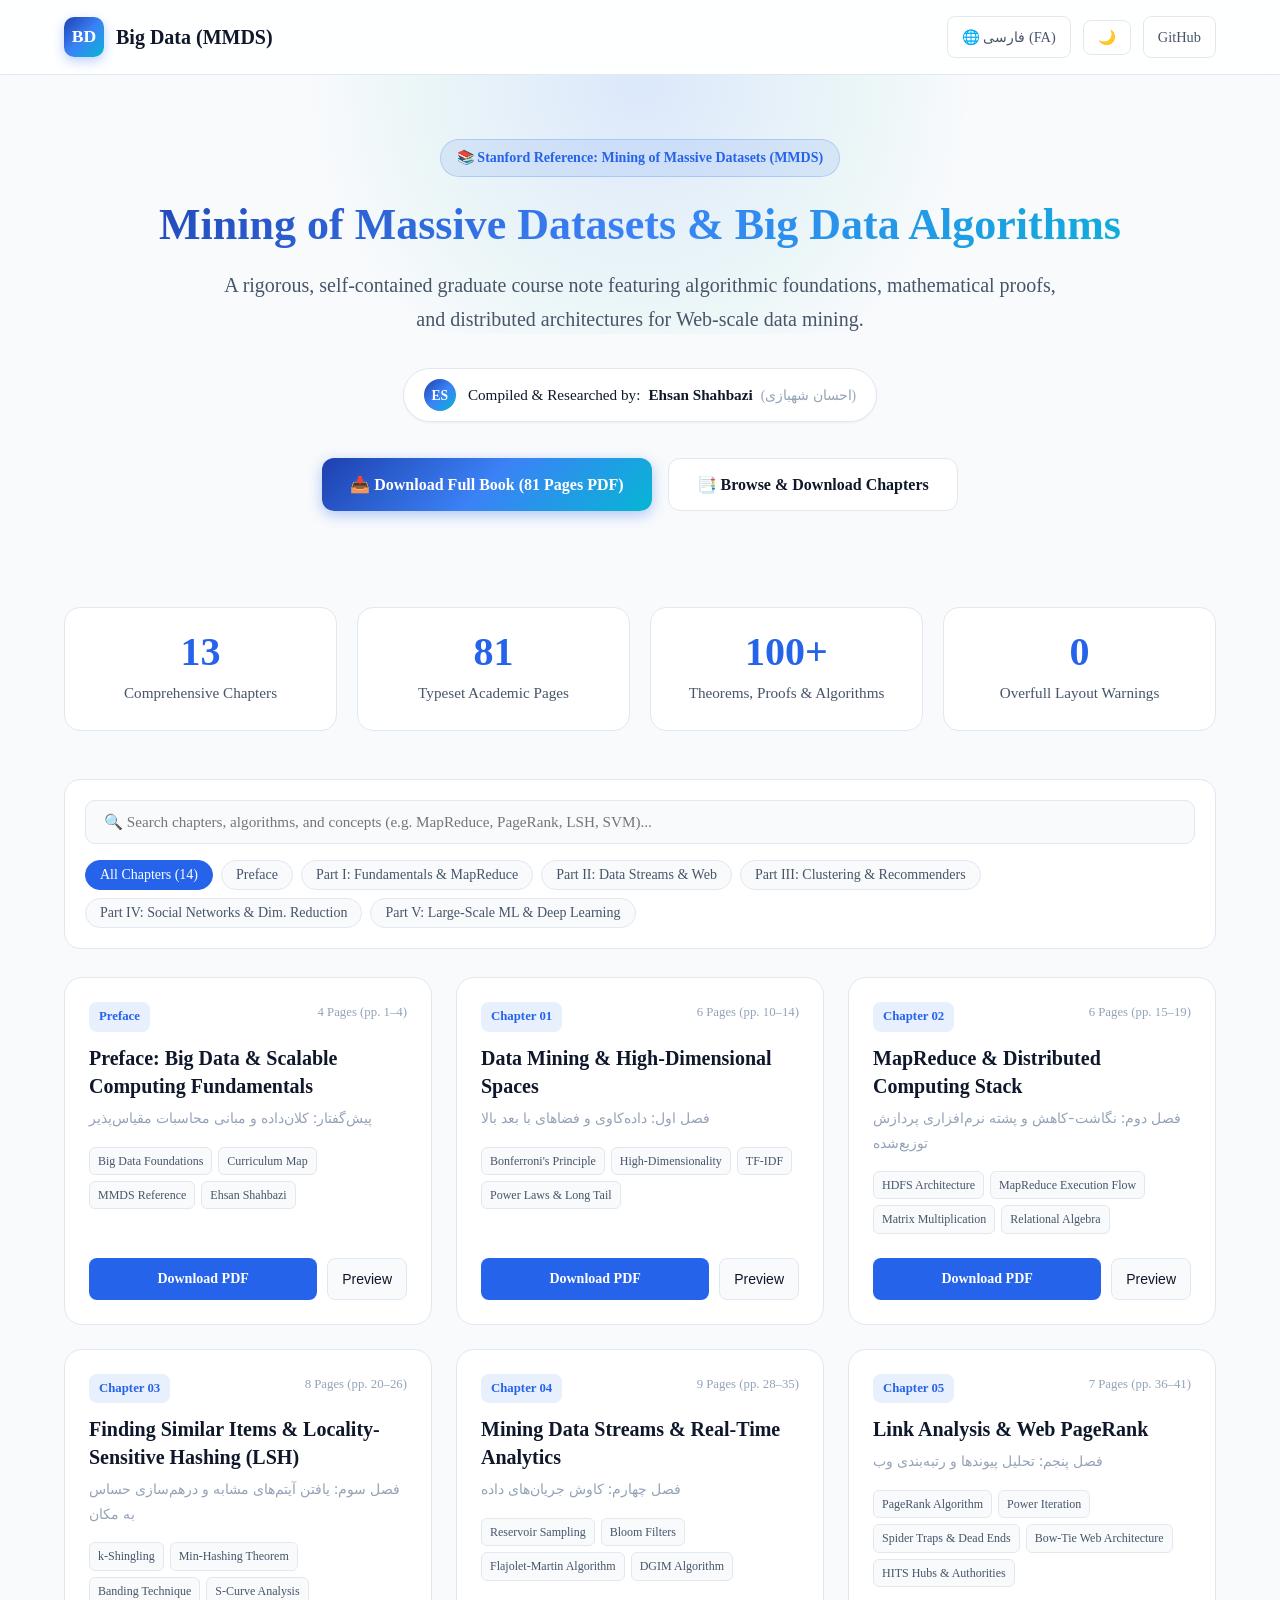
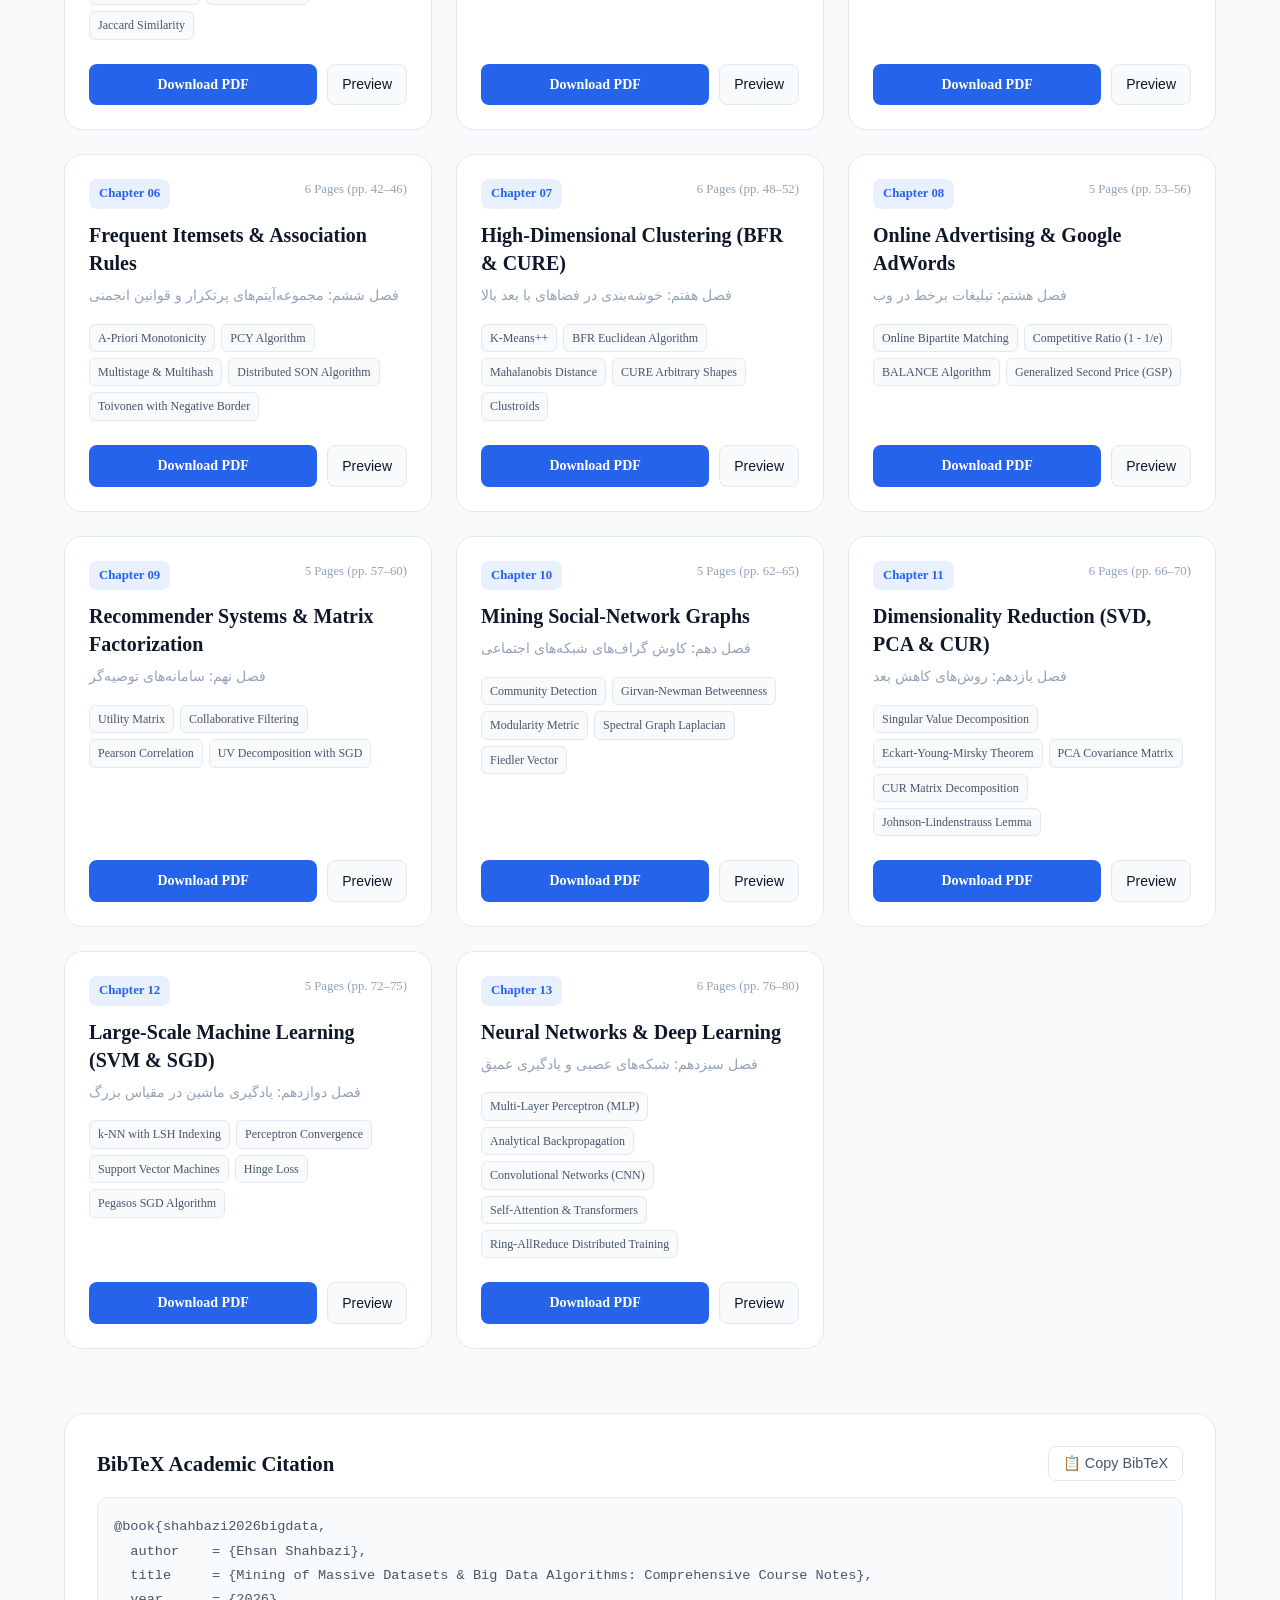
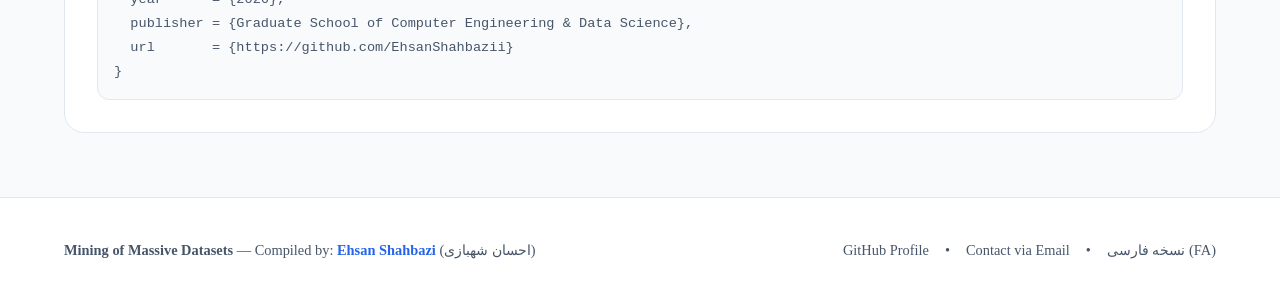
==== docs/index_en.html @ 684f8506 "feat: initial repository structure and configuration" ====
<!DOCTYPE html>
<html lang="en" dir="ltr">
<head>
    <meta charset="UTF-8">
    <meta name="viewport" content="width=device-width, initial-scale=1.0">
    <title>Mining of Massive Datasets & Big Data Algorithms | Ehsan Shahbazi</title>
    <meta name="description" content="Comprehensive academic graduate-level course notes on Mining of Massive Datasets (MMDS) by Stanford University, compiled by Ehsan Shahbazi.">
    <meta name="author" content="Ehsan Shahbazi">
    <link rel="stylesheet" href="assets/style.css">
    <link rel="icon" href="data:image/svg+xml,<svg xmlns=%22http://www.w3.org/2000/svg%22 viewBox=%220 0 100 100%22><text y=%22.9em%22 font-size=%2290%22>📊</text></svg>">
</head>
<body>

    <!-- Navbar -->
    <header class="navbar">
        <div class="container nav-content">
            <a href="#" class="brand">
                <div class="brand-icon">BD</div>
                <span>Big Data (MMDS)</span>
            </a>
            <div class="nav-actions">
                <a href="index.html" class="icon-btn" title="تغییر به نسخه فارسی">
                    <span>🌐 فارسی (FA)</span>
                </a>
                <button id="theme-toggle" class="icon-btn" aria-label="Toggle Theme">
                    <span class="theme-icon">🌙</span>
                </button>
                <a href="https://github.com/EhsanShahbazii" target="_blank" rel="noopener noreferrer" class="icon-btn">
                    <span>GitHub</span>
                </a>
            </div>
        </div>
    </header>

    <main class="container">
        <!-- Hero Section -->
        <section class="hero">
            <div class="hero-badge">
                <span>📚 Stanford Reference: Mining of Massive Datasets (MMDS)</span>
            </div>
            <h1 class="hero-title">Mining of Massive Datasets & Big Data Algorithms</h1>
            <p class="hero-subtitle">
                A rigorous, self-contained graduate course note featuring algorithmic foundations, mathematical proofs, and distributed architectures for Web-scale data mining.
            </p>

            <div class="author-pill">
                <div class="author-avatar">ES</div>
                <div class="author-info">
                    <span>Compiled & Researched by:</span>
                    <a href="https://github.com/EhsanShahbazii" target="_blank" rel="noopener noreferrer" class="author-name" style="text-decoration:none;">Ehsan Shahbazi</a>
                    <span style="color:var(--text-muted); font-size:0.85rem;">(احسان شهبازی)</span>
                </div>
            </div>

            <div class="hero-cta">
                <a href="pdfs/BigData_Course_Notes_Full.pdf" download class="btn-primary">
                    <span>📥 Download Full Book (81 Pages PDF)</span>
                </a>
                <a href="#chapters" class="btn-secondary">
                    <span>📑 Browse & Download Chapters</span>
                </a>
            </div>
        </section>

        <!-- Stats Grid -->
        <section class="stats-grid">
            <div class="stat-card">
                <div class="stat-number">13</div>
                <div class="stat-label">Comprehensive Chapters</div>
            </div>
            <div class="stat-card">
                <div class="stat-number">81</div>
                <div class="stat-label">Typeset Academic Pages</div>
            </div>
            <div class="stat-card">
                <div class="stat-number">100+</div>
                <div class="stat-label">Theorems, Proofs & Algorithms</div>
            </div>
            <div class="stat-card">
                <div class="stat-number">0</div>
                <div class="stat-label">Overfull Layout Warnings</div>
            </div>
        </section>

        <!-- Chapter Filter & Search Bar -->
        <section id="chapters" class="controls-bar">
            <div class="search-wrapper">
                <input type="text" id="search-input" class="search-input" placeholder="🔍 Search chapters, algorithms, and concepts (e.g. MapReduce, PageRank, LSH, SVM)...">
            </div>
            <div class="filter-pills">
                <button class="pill-btn active" data-part="all">All Chapters (14)</button>
                <button class="pill-btn" data-part="preface">Preface</button>
                <button class="pill-btn" data-part="part1">Part I: Fundamentals & MapReduce</button>
                <button class="pill-btn" data-part="part2">Part II: Data Streams & Web</button>
                <button class="pill-btn" data-part="part3">Part III: Clustering & Recommenders</button>
                <button class="pill-btn" data-part="part4">Part IV: Social Networks & Dim. Reduction</button>
                <button class="pill-btn" data-part="part5">Part V: Large-Scale ML & Deep Learning</button>
            </div>
        </section>

        <!-- Chapters Grid -->
        <div class="chapters-grid">

            <!-- Preface -->
            <div class="chapter-card" data-part="preface">
                <div>
                    <div class="card-header">
                        <span class="chapter-badge">Preface</span>
                        <span class="page-count">4 Pages (pp. 1–4)</span>
                    </div>
                    <h3 class="chapter-title">Preface: Big Data & Scalable Computing Fundamentals</h3>
                    <p class="chapter-subtitle">پیش‌گفتار: کلان‌داده و مبانی محاسبات مقیاس‌پذیر</p>
                    <div class="topic-tags">
                        <span class="topic-tag">Big Data Foundations</span>
                        <span class="topic-tag">Curriculum Map</span>
                        <span class="topic-tag">MMDS Reference</span>
                        <span class="topic-tag">Ehsan Shahbazi</span>
                    </div>
                </div>
                <div class="card-actions">
                    <a href="pdfs/Chapter00_Preface.pdf" download class="btn-download">Download PDF</a>
                    <button class="btn-preview" data-pdf="pdfs/Chapter00_Preface.pdf" data-title="Preface: Big Data & Scalable Computing Fundamentals">Preview</button>
                </div>
            </div>

            <!-- Chapter 01 -->
            <div class="chapter-card" data-part="part1">
                <div>
                    <div class="card-header">
                        <span class="chapter-badge">Chapter 01</span>
                        <span class="page-count">6 Pages (pp. 10–14)</span>
                    </div>
                    <h3 class="chapter-title">Data Mining & High-Dimensional Spaces</h3>
                    <p class="chapter-subtitle">فصل اول: داده‌کاوی و فضاهای با بعد بالا</p>
                    <div class="topic-tags">
                        <span class="topic-tag">Bonferroni's Principle</span>
                        <span class="topic-tag">High-Dimensionality</span>
                        <span class="topic-tag">TF-IDF</span>
                        <span class="topic-tag">Power Laws & Long Tail</span>
                    </div>
                </div>
                <div class="card-actions">
                    <a href="pdfs/Chapter01_DataMining_HighDimensional.pdf" download class="btn-download">Download PDF</a>
                    <button class="btn-preview" data-pdf="pdfs/Chapter01_DataMining_HighDimensional.pdf" data-title="Chapter 01: Data Mining & High-Dimensional Spaces">Preview</button>
                </div>
            </div>

            <!-- Chapter 02 -->
            <div class="chapter-card" data-part="part1">
                <div>
                    <div class="card-header">
                        <span class="chapter-badge">Chapter 02</span>
                        <span class="page-count">6 Pages (pp. 15–19)</span>
                    </div>
                    <h3 class="chapter-title">MapReduce & Distributed Computing Stack</h3>
                    <p class="chapter-subtitle">فصل دوم: نگاشت-کاهش و پشته نرم‌افزاری پردازش توزیع‌شده</p>
                    <div class="topic-tags">
                        <span class="topic-tag">HDFS Architecture</span>
                        <span class="topic-tag">MapReduce Execution Flow</span>
                        <span class="topic-tag">Matrix Multiplication</span>
                        <span class="topic-tag">Relational Algebra</span>
                    </div>
                </div>
                <div class="card-actions">
                    <a href="pdfs/Chapter02_MapReduce_HDFS.pdf" download class="btn-download">Download PDF</a>
                    <button class="btn-preview" data-pdf="pdfs/Chapter02_MapReduce_HDFS.pdf" data-title="Chapter 02: MapReduce & Distributed Computing Stack">Preview</button>
                </div>
            </div>

            <!-- Chapter 03 -->
            <div class="chapter-card" data-part="part1">
                <div>
                    <div class="card-header">
                        <span class="chapter-badge">Chapter 03</span>
                        <span class="page-count">8 Pages (pp. 20–26)</span>
                    </div>
                    <h3 class="chapter-title">Finding Similar Items & Locality-Sensitive Hashing (LSH)</h3>
                    <p class="chapter-subtitle">فصل سوم: یافتن آیتم‌های مشابه و درهم‌سازی حساس به مکان</p>
                    <div class="topic-tags">
                        <span class="topic-tag">k-Shingling</span>
                        <span class="topic-tag">Min-Hashing Theorem</span>
                        <span class="topic-tag">Banding Technique</span>
                        <span class="topic-tag">S-Curve Analysis</span>
                        <span class="topic-tag">Jaccard Similarity</span>
                    </div>
                </div>
                <div class="card-actions">
                    <a href="pdfs/Chapter03_Finding_Similar_Items_LSH.pdf" download class="btn-download">Download PDF</a>
                    <button class="btn-preview" data-pdf="pdfs/Chapter03_Finding_Similar_Items_LSH.pdf" data-title="Chapter 03: Finding Similar Items & LSH">Preview</button>
                </div>
            </div>

            <!-- Chapter 04 -->
            <div class="chapter-card" data-part="part2">
                <div>
                    <div class="card-header">
                        <span class="chapter-badge">Chapter 04</span>
                        <span class="page-count">9 Pages (pp. 28–35)</span>
                    </div>
                    <h3 class="chapter-title">Mining Data Streams & Real-Time Analytics</h3>
                    <p class="chapter-subtitle">فصل چهارم: کاوش جریان‌های داده</p>
                    <div class="topic-tags">
                        <span class="topic-tag">Reservoir Sampling</span>
                        <span class="topic-tag">Bloom Filters</span>
                        <span class="topic-tag">Flajolet-Martin Algorithm</span>
                        <span class="topic-tag">DGIM Algorithm</span>
                    </div>
                </div>
                <div class="card-actions">
                    <a href="pdfs/Chapter04_Mining_Data_Streams.pdf" download class="btn-download">Download PDF</a>
                    <button class="btn-preview" data-pdf="pdfs/Chapter04_Mining_Data_Streams.pdf" data-title="Chapter 04: Mining Data Streams">Preview</button>
                </div>
            </div>

            <!-- Chapter 05 -->
            <div class="chapter-card" data-part="part2">
                <div>
                    <div class="card-header">
                        <span class="chapter-badge">Chapter 05</span>
                        <span class="page-count">7 Pages (pp. 36–41)</span>
                    </div>
                    <h3 class="chapter-title">Link Analysis & Web PageRank</h3>
                    <p class="chapter-subtitle">فصل پنجم: تحلیل پیوندها و رتبه‌بندی وب</p>
                    <div class="topic-tags">
                        <span class="topic-tag">PageRank Algorithm</span>
                        <span class="topic-tag">Power Iteration</span>
                        <span class="topic-tag">Spider Traps & Dead Ends</span>
                        <span class="topic-tag">Bow-Tie Web Architecture</span>
                        <span class="topic-tag">HITS Hubs & Authorities</span>
                    </div>
                </div>
                <div class="card-actions">
                    <a href="pdfs/Chapter05_LinkAnalysis_PageRank.pdf" download class="btn-download">Download PDF</a>
                    <button class="btn-preview" data-pdf="pdfs/Chapter05_LinkAnalysis_PageRank.pdf" data-title="Chapter 05: Link Analysis & Web PageRank">Preview</button>
                </div>
            </div>

            <!-- Chapter 06 -->
            <div class="chapter-card" data-part="part2">
                <div>
                    <div class="card-header">
                        <span class="chapter-badge">Chapter 06</span>
                        <span class="page-count">6 Pages (pp. 42–46)</span>
                    </div>
                    <h3 class="chapter-title">Frequent Itemsets & Association Rules</h3>
                    <p class="chapter-subtitle">فصل ششم: مجموعه‌آیتم‌های پرتکرار و قوانین انجمنی</p>
                    <div class="topic-tags">
                        <span class="topic-tag">A-Priori Monotonicity</span>
                        <span class="topic-tag">PCY Algorithm</span>
                        <span class="topic-tag">Multistage & Multihash</span>
                        <span class="topic-tag">Distributed SON Algorithm</span>
                        <span class="topic-tag">Toivonen with Negative Border</span>
                    </div>
                </div>
                <div class="card-actions">
                    <a href="pdfs/Chapter06_Frequent_Itemsets.pdf" download class="btn-download">Download PDF</a>
                    <button class="btn-preview" data-pdf="pdfs/Chapter06_Frequent_Itemsets.pdf" data-title="Chapter 06: Frequent Itemsets & Association Rules">Preview</button>
                </div>
            </div>

            <!-- Chapter 07 -->
            <div class="chapter-card" data-part="part3">
                <div>
                    <div class="card-header">
                        <span class="chapter-badge">Chapter 07</span>
                        <span class="page-count">6 Pages (pp. 48–52)</span>
                    </div>
                    <h3 class="chapter-title">High-Dimensional Clustering (BFR & CURE)</h3>
                    <p class="chapter-subtitle">فصل هفتم: خوشه‌بندی در فضاهای با بعد بالا</p>
                    <div class="topic-tags">
                        <span class="topic-tag">K-Means++</span>
                        <span class="topic-tag">BFR Euclidean Algorithm</span>
                        <span class="topic-tag">Mahalanobis Distance</span>
                        <span class="topic-tag">CURE Arbitrary Shapes</span>
                        <span class="topic-tag">Clustroids</span>
                    </div>
                </div>
                <div class="card-actions">
                    <a href="pdfs/Chapter07_Clustering_Massive_Data.pdf" download class="btn-download">Download PDF</a>
                    <button class="btn-preview" data-pdf="pdfs/Chapter07_Clustering_Massive_Data.pdf" data-title="Chapter 07: High-Dimensional Clustering">Preview</button>
                </div>
            </div>

            <!-- Chapter 08 -->
            <div class="chapter-card" data-part="part3">
                <div>
                    <div class="card-header">
                        <span class="chapter-badge">Chapter 08</span>
                        <span class="page-count">5 Pages (pp. 53–56)</span>
                    </div>
                    <h3 class="chapter-title">Online Advertising & Google AdWords</h3>
                    <p class="chapter-subtitle">فصل هشتم: تبلیغات برخط در وب</p>
                    <div class="topic-tags">
                        <span class="topic-tag">Online Bipartite Matching</span>
                        <span class="topic-tag">Competitive Ratio (1 - 1/e)</span>
                        <span class="topic-tag">BALANCE Algorithm</span>
                        <span class="topic-tag">Generalized Second Price (GSP)</span>
                    </div>
                </div>
                <div class="card-actions">
                    <a href="pdfs/Chapter08_Online_Advertising.pdf" download class="btn-download">Download PDF</a>
                    <button class="btn-preview" data-pdf="pdfs/Chapter08_Online_Advertising.pdf" data-title="Chapter 08: Online Advertising & AdWords">Preview</button>
                </div>
            </div>

            <!-- Chapter 09 -->
            <div class="chapter-card" data-part="part3">
                <div>
                    <div class="card-header">
                        <span class="chapter-badge">Chapter 09</span>
                        <span class="page-count">5 Pages (pp. 57–60)</span>
                    </div>
                    <h3 class="chapter-title">Recommender Systems & Matrix Factorization</h3>
                    <p class="chapter-subtitle">فصل نهم: سامانه‌های توصیه‌گر</p>
                    <div class="topic-tags">
                        <span class="topic-tag">Utility Matrix</span>
                        <span class="topic-tag">Collaborative Filtering</span>
                        <span class="topic-tag">Pearson Correlation</span>
                        <span class="topic-tag">UV Decomposition with SGD</span>
                    </div>
                </div>
                <div class="card-actions">
                    <a href="pdfs/Chapter09_Recommender_Systems.pdf" download class="btn-download">Download PDF</a>
                    <button class="btn-preview" data-pdf="pdfs/Chapter09_Recommender_Systems.pdf" data-title="Chapter 09: Recommender Systems">Preview</button>
                </div>
            </div>

            <!-- Chapter 10 -->
            <div class="chapter-card" data-part="part4">
                <div>
                    <div class="card-header">
                        <span class="chapter-badge">Chapter 10</span>
                        <span class="page-count">5 Pages (pp. 62–65)</span>
                    </div>
                    <h3 class="chapter-title">Mining Social-Network Graphs</h3>
                    <p class="chapter-subtitle">فصل دهم: کاوش گراف‌های شبکه‌های اجتماعی</p>
                    <div class="topic-tags">
                        <span class="topic-tag">Community Detection</span>
                        <span class="topic-tag">Girvan-Newman Betweenness</span>
                        <span class="topic-tag">Modularity Metric</span>
                        <span class="topic-tag">Spectral Graph Laplacian</span>
                        <span class="topic-tag">Fiedler Vector</span>
                    </div>
                </div>
                <div class="card-actions">
                    <a href="pdfs/Chapter10_Social_Network_Graphs.pdf" download class="btn-download">Download PDF</a>
                    <button class="btn-preview" data-pdf="pdfs/Chapter10_Social_Network_Graphs.pdf" data-title="Chapter 10: Mining Social-Network Graphs">Preview</button>
                </div>
            </div>

            <!-- Chapter 11 -->
            <div class="chapter-card" data-part="part4">
                <div>
                    <div class="card-header">
                        <span class="chapter-badge">Chapter 11</span>
                        <span class="page-count">6 Pages (pp. 66–70)</span>
                    </div>
                    <h3 class="chapter-title">Dimensionality Reduction (SVD, PCA & CUR)</h3>
                    <p class="chapter-subtitle">فصل یازدهم: روش‌های کاهش بعد</p>
                    <div class="topic-tags">
                        <span class="topic-tag">Singular Value Decomposition</span>
                        <span class="topic-tag">Eckart-Young-Mirsky Theorem</span>
                        <span class="topic-tag">PCA Covariance Matrix</span>
                        <span class="topic-tag">CUR Matrix Decomposition</span>
                        <span class="topic-tag">Johnson-Lindenstrauss Lemma</span>
                    </div>
                </div>
                <div class="card-actions">
                    <a href="pdfs/Chapter11_Dimensionality_Reduction.pdf" download class="btn-download">Download PDF</a>
                    <button class="btn-preview" data-pdf="pdfs/Chapter11_Dimensionality_Reduction.pdf" data-title="Chapter 11: Dimensionality Reduction">Preview</button>
                </div>
            </div>

            <!-- Chapter 12 -->
            <div class="chapter-card" data-part="part5">
                <div>
                    <div class="card-header">
                        <span class="chapter-badge">Chapter 12</span>
                        <span class="page-count">5 Pages (pp. 72–75)</span>
                    </div>
                    <h3 class="chapter-title">Large-Scale Machine Learning (SVM & SGD)</h3>
                    <p class="chapter-subtitle">فصل دوازدهم: یادگیری ماشین در مقیاس بزرگ</p>
                    <div class="topic-tags">
                        <span class="topic-tag">k-NN with LSH Indexing</span>
                        <span class="topic-tag">Perceptron Convergence</span>
                        <span class="topic-tag">Support Vector Machines</span>
                        <span class="topic-tag">Hinge Loss</span>
                        <span class="topic-tag">Pegasos SGD Algorithm</span>
                    </div>
                </div>
                <div class="card-actions">
                    <a href="pdfs/Chapter12_LargeScale_MachineLearning.pdf" download class="btn-download">Download PDF</a>
                    <button class="btn-preview" data-pdf="pdfs/Chapter12_LargeScale_MachineLearning.pdf" data-title="Chapter 12: Large-Scale Machine Learning">Preview</button>
                </div>
            </div>

            <!-- Chapter 13 -->
            <div class="chapter-card" data-part="part5">
                <div>
                    <div class="card-header">
                        <span class="chapter-badge">Chapter 13</span>
                        <span class="page-count">6 Pages (pp. 76–80)</span>
                    </div>
                    <h3 class="chapter-title">Neural Networks & Deep Learning</h3>
                    <p class="chapter-subtitle">فصل سیزدهم: شبکه‌های عصبی و یادگیری عمیق</p>
                    <div class="topic-tags">
                        <span class="topic-tag">Multi-Layer Perceptron (MLP)</span>
                        <span class="topic-tag">Analytical Backpropagation</span>
                        <span class="topic-tag">Convolutional Networks (CNN)</span>
                        <span class="topic-tag">Self-Attention & Transformers</span>
                        <span class="topic-tag">Ring-AllReduce Distributed Training</span>
                    </div>
                </div>
                <div class="card-actions">
                    <a href="pdfs/Chapter13_NeuralNetworks_DeepLearning.pdf" download class="btn-download">Download PDF</a>
                    <button class="btn-preview" data-pdf="pdfs/Chapter13_NeuralNetworks_DeepLearning.pdf" data-title="Chapter 13: Neural Networks & Deep Learning">Preview</button>
                </div>
            </div>

        </div>

        <!-- Citation Section -->
        <section class="citation-section">
            <div class="citation-header">
                <h3 class="citation-title">BibTeX Academic Citation</h3>
                <button id="copy-bibtex-btn" class="icon-btn">📋 Copy BibTeX</button>
            </div>
            <pre class="code-box"><code id="bibtex-code">@book{shahbazi2026bigdata,
  author    = {Ehsan Shahbazi},
  title     = {Mining of Massive Datasets & Big Data Algorithms: Comprehensive Course Notes},
  year      = {2026},
  publisher = {Graduate School of Computer Engineering & Data Science},
  url       = {https://github.com/EhsanShahbazii}
}</code></pre>
        </section>
    </main>

    <!-- Modal for PDF Preview -->
    <div id="pdf-modal" class="modal-overlay">
        <div class="modal-container">
            <div class="modal-header">
                <span id="modal-title" class="modal-title">Document Preview</span>
                <button id="modal-close" class="modal-close">&times;</button>
            </div>
            <div class="modal-body">
                <iframe id="modal-iframe" src="" title="PDF Preview"></iframe>
            </div>
        </div>
    </div>

    <!-- Footer -->
    <footer class="footer">
        <div class="container footer-content">
            <div>
                <strong>Mining of Massive Datasets</strong> — Compiled by: 
                <a href="https://github.com/EhsanShahbazii" target="_blank" rel="noopener noreferrer" style="color:var(--primary-500); text-decoration:none; font-weight:700;">Ehsan Shahbazi</a>
                (احسان شهبازی)
            </div>
            <div class="footer-links">
                <a href="https://github.com/EhsanShahbazii" target="_blank" rel="noopener noreferrer">GitHub Profile</a>
                <span>•</span>
                <a href="mailto:ehsan.shahbazipc@gmail.com">Contact via Email</a>
                <span>•</span>
                <a href="index.html">نسخه فارسی (FA)</a>
            </div>
        </div>
    </footer>

    <script src="assets/app.js"></script>
</body>
</html>
---- docs/assets/style.css ----
/* ==============================================================================
   Big Data Course Portal Stylesheet - Modern Responsive Design
   Author / Compiler: Ehsan Shahbazi (احسان شهبازی)
   ============================================================================== */

@import url('https://fonts.googleapis.com/css2?family=Inter:wght@300;400;500;600;700;800&family=Vazirmatn:wght@300;400;500;600;700;800;900&family=Fira+Code:wght@400;500&display=swap');

:root {
  --font-fa: 'Vazirmatn', -apple-system, BlinkMacSystemFont, 'Segoe UI', Roboto, sans-serif;
  --font-en: 'Inter', -apple-system, BlinkMacSystemFont, 'Segoe UI', Roboto, sans-serif;
  --font-code: 'Fira Code', monospace;

  /* Color Palette - Light Mode */
  --bg-body: #f8fafc;
  --bg-card: #ffffff;
  --bg-card-hover: #f1f5f9;
  --bg-glass: rgba(255, 255, 255, 0.85);
  --border-color: #e2e8f0;
  --border-focus: #3b82f6;

  --text-primary: #0f172a;
  --text-secondary: #475569;
  --text-muted: #94a3b8;

  --primary-500: #2563eb;
  --primary-600: #1d4ed8;
  --primary-gradient: linear-gradient(135deg, #1e40af 0%, #3b82f6 50%, #06b6d4 100%);
  --accent-teal: #0d9488;
  --accent-purple: #7c3aed;
  
  --shadow-sm: 0 1px 2px 0 rgb(0 0 0 / 0.05);
  --shadow-md: 0 4px 6px -1px rgb(0 0 0 / 0.1), 0 2px 4px -2px rgb(0 0 0 / 0.1);
  --shadow-lg: 0 10px 15px -3px rgb(0 0 0 / 0.1), 0 4px 6px -4px rgb(0 0 0 / 0.1);
  --shadow-xl: 0 20px 25px -5px rgb(0 0 0 / 0.1), 0 8px 10px -6px rgb(0 0 0 / 0.1);
}

[data-theme="dark"] {
  --bg-body: #0b0f19;
  --bg-card: #131b2e;
  --bg-card-hover: #1e293b;
  --bg-glass: rgba(19, 27, 46, 0.85);
  --border-color: #1e293b;
  --border-focus: #60a5fa;

  --text-primary: #f8fafc;
  --text-secondary: #cbd5e1;
  --text-muted: #64748b;

  --primary-500: #3b82f6;
  --primary-600: #60a5fa;
  --primary-gradient: linear-gradient(135deg, #3b82f6 0%, #6366f1 50%, #14b8a6 100%);
  --accent-teal: #2dd4bf;
  --accent-purple: #a855f7;

  --shadow-sm: 0 1px 2px 0 rgb(0 0 0 / 0.5);
  --shadow-md: 0 4px 6px -1px rgb(0 0 0 / 0.4);
  --shadow-lg: 0 10px 15px -3px rgb(0 0 0 / 0.4);
  --shadow-xl: 0 20px 25px -5px rgb(0 0 0 / 0.5);
}

* {
  box-sizing: border-box;
  margin: 0;
  padding: 0;
}

body {
  background-color: var(--bg-body);
  color: var(--text-primary);
  line-height: 1.7;
  font-size: 16px;
  transition: background-color 0.3s ease, color 0.3s ease;
  min-height: 100vh;
}

body[dir="rtl"] {
  font-family: var(--font-fa);
  direction: rtl;
  text-align: right;
}

body[dir="ltr"] {
  font-family: var(--font-en);
  direction: ltr;
  text-align: left;
}

/* Container */
.container {
  max-width: 1200px;
  margin: 0 auto;
  padding: 0 24px;
}

/* Header & Navbar */
.navbar {
  position: sticky;
  top: 0;
  z-index: 100;
  background: var(--bg-glass);
  backdrop-filter: blur(12px);
  border-bottom: 1px solid var(--border-color);
  padding: 16px 0;
  transition: all 0.3s ease;
}

.nav-content {
  display: flex;
  justify-content: space-between;
  align-items: center;
}

.brand {
  display: flex;
  align-items: center;
  gap: 12px;
  text-decoration: none;
  color: var(--text-primary);
  font-weight: 800;
  font-size: 1.25rem;
}

.brand-icon {
  width: 40px;
  height: 40px;
  border-radius: 10px;
  background: var(--primary-gradient);
  display: flex;
  align-items: center;
  justify-content: center;
  color: white;
  font-weight: bold;
  font-size: 1.1rem;
  box-shadow: 0 4px 12px rgba(37, 99, 235, 0.3);
}

.nav-actions {
  display: flex;
  align-items: center;
  gap: 12px;
}

.icon-btn {
  background: var(--bg-card);
  border: 1px solid var(--border-color);
  color: var(--text-secondary);
  padding: 8px 14px;
  border-radius: 8px;
  cursor: pointer;
  display: inline-flex;
  align-items: center;
  gap: 8px;
  font-size: 0.9rem;
  font-weight: 500;
  transition: all 0.2s ease;
  text-decoration: none;
}

.icon-btn:hover {
  background: var(--bg-card-hover);
  color: var(--text-primary);
  border-color: var(--border-focus);
  transform: translateY(-1px);
}

/* Hero Section */
.hero {
  padding: 64px 0 48px;
  text-align: center;
  position: relative;
  overflow: hidden;
}

.hero::before {
  content: "";
  position: absolute;
  top: -50%;
  left: 50%;
  transform: translateX(-50%);
  width: 800px;
  height: 500px;
  background: radial-gradient(circle, rgba(59, 130, 246, 0.15) 0%, rgba(20, 184, 166, 0.05) 50%, transparent 70%);
  z-index: -1;
  pointer-events: none;
}

.hero-badge {
  display: inline-flex;
  align-items: center;
  gap: 8px;
  padding: 6px 16px;
  background: rgba(37, 99, 235, 0.1);
  color: var(--primary-500);
  border: 1px solid rgba(37, 99, 235, 0.2);
  border-radius: 9999px;
  font-size: 0.875rem;
  font-weight: 600;
  margin-bottom: 20px;
}

.hero-title {
  font-size: 2.75rem;
  font-weight: 900;
  line-height: 1.25;
  margin-bottom: 16px;
  background: var(--primary-gradient);
  -webkit-background-clip: text;
  -webkit-text-fill-color: transparent;
}

.hero-subtitle {
  font-size: 1.25rem;
  color: var(--text-secondary);
  max-width: 850px;
  margin: 0 auto 32px;
}

.author-pill {
  display: inline-flex;
  align-items: center;
  gap: 12px;
  background: var(--bg-card);
  border: 1px solid var(--border-color);
  padding: 10px 20px;
  border-radius: 50px;
  box-shadow: var(--shadow-sm);
  margin-bottom: 36px;
}

.author-avatar {
  width: 32px;
  height: 32px;
  border-radius: 50%;
  background: var(--primary-gradient);
  display: flex;
  align-items: center;
  justify-content: center;
  color: white;
  font-weight: bold;
  font-size: 0.85rem;
}

.author-info {
  display: flex;
  align-items: center;
  gap: 8px;
  font-size: 0.95rem;
}

.author-name {
  font-weight: 700;
  color: var(--text-primary);
}

.hero-cta {
  display: flex;
  justify-content: center;
  flex-wrap: wrap;
  gap: 16px;
}

.btn-primary {
  background: var(--primary-gradient);
  color: white;
  padding: 12px 28px;
  border-radius: 12px;
  font-weight: 600;
  text-decoration: none;
  display: inline-flex;
  align-items: center;
  gap: 10px;
  box-shadow: 0 4px 14px rgba(37, 99, 235, 0.35);
  transition: all 0.2s ease;
  border: none;
  cursor: pointer;
}

.btn-primary:hover {
  transform: translateY(-2px);
  box-shadow: 0 6px 20px rgba(37, 99, 235, 0.45);
}

.btn-secondary {
  background: var(--bg-card);
  color: var(--text-primary);
  border: 1px solid var(--border-color);
  padding: 12px 28px;
  border-radius: 12px;
  font-weight: 600;
  text-decoration: none;
  display: inline-flex;
  align-items: center;
  gap: 10px;
  transition: all 0.2s ease;
  cursor: pointer;
}

.btn-secondary:hover {
  background: var(--bg-card-hover);
  border-color: var(--border-focus);
  transform: translateY(-2px);
}

/* Stats Section */
.stats-grid {
  display: grid;
  grid-template-columns: repeat(auto-fit, minmax(220px, 1fr));
  gap: 20px;
  margin: 48px 0;
}

.stat-card {
  background: var(--bg-card);
  border: 1px solid var(--border-color);
  border-radius: 16px;
  padding: 24px;
  text-align: center;
  transition: transform 0.2s ease;
}

.stat-card:hover {
  transform: translateY(-3px);
  box-shadow: var(--shadow-md);
}

.stat-number {
  font-size: 2.5rem;
  font-weight: 900;
  color: var(--primary-500);
  line-height: 1;
  margin-bottom: 8px;
}

.stat-label {
  font-size: 0.95rem;
  color: var(--text-secondary);
  font-weight: 500;
}

/* Controls & Filter Bar */
.controls-bar {
  background: var(--bg-card);
  border: 1px solid var(--border-color);
  border-radius: 16px;
  padding: 20px;
  margin: 36px 0 28px;
  display: flex;
  flex-direction: column;
  gap: 16px;
}

.search-wrapper {
  position: relative;
  width: 100%;
}

.search-input {
  width: 100%;
  padding: 12px 18px;
  border-radius: 10px;
  border: 1px solid var(--border-color);
  background: var(--bg-body);
  color: var(--text-primary);
  font-size: 0.95rem;
  font-family: inherit;
  transition: border-color 0.2s ease;
}

.search-input:focus {
  outline: none;
  border-color: var(--primary-500);
  box-shadow: 0 0 0 3px rgba(59, 130, 246, 0.15);
}

.filter-pills {
  display: flex;
  flex-wrap: wrap;
  gap: 8px;
}

.pill-btn {
  background: var(--bg-body);
  border: 1px solid var(--border-color);
  color: var(--text-secondary);
  padding: 6px 14px;
  border-radius: 20px;
  font-size: 0.875rem;
  cursor: pointer;
  transition: all 0.2s ease;
  font-family: inherit;
}

.pill-btn.active, .pill-btn:hover {
  background: var(--primary-500);
  color: white;
  border-color: var(--primary-500);
}

/* Chapters Grid */
.chapters-grid {
  display: grid;
  grid-template-columns: repeat(auto-fill, minmax(360px, 1fr));
  gap: 24px;
  margin-bottom: 64px;
}

.chapter-card {
  background: var(--bg-card);
  border: 1px solid var(--border-color);
  border-radius: 18px;
  padding: 24px;
  display: flex;
  flex-direction: column;
  justify-content: space-between;
  transition: all 0.25s ease;
  position: relative;
  overflow: hidden;
}

.chapter-card:hover {
  transform: translateY(-4px);
  box-shadow: var(--shadow-xl);
  border-color: rgba(59, 130, 246, 0.4);
}

.card-header {
  display: flex;
  justify-content: space-between;
  align-items: flex-start;
  margin-bottom: 12px;
}

.chapter-badge {
  background: rgba(37, 99, 235, 0.1);
  color: var(--primary-500);
  font-weight: 700;
  font-size: 0.8rem;
  padding: 4px 10px;
  border-radius: 8px;
  display: inline-block;
}

.page-count {
  font-size: 0.8rem;
  color: var(--text-muted);
}

.chapter-title {
  font-size: 1.25rem;
  font-weight: 700;
  margin-bottom: 6px;
  color: var(--text-primary);
  line-height: 1.4;
}

.chapter-subtitle {
  font-size: 0.9rem;
  color: var(--text-muted);
  margin-bottom: 16px;
  font-family: var(--font-en);
}

.topic-tags {
  display: flex;
  flex-wrap: wrap;
  gap: 6px;
  margin-bottom: 24px;
}

.topic-tag {
  background: var(--bg-body);
  border: 1px solid var(--border-color);
  color: var(--text-secondary);
  font-size: 0.75rem;
  padding: 3px 8px;
  border-radius: 6px;
}

.card-actions {
  display: flex;
  gap: 10px;
  margin-top: auto;
}

.card-actions .btn-download {
  flex: 1;
  background: var(--primary-500);
  color: white;
  text-decoration: none;
  padding: 9px 12px;
  border-radius: 8px;
  font-size: 0.875rem;
  font-weight: 600;
  text-align: center;
  display: inline-flex;
  align-items: center;
  justify-content: center;
  gap: 6px;
  transition: background 0.2s ease;
}

.card-actions .btn-download:hover {
  background: var(--primary-600);
}

.card-actions .btn-preview {
  background: var(--bg-body);
  border: 1px solid var(--border-color);
  color: var(--text-primary);
  text-decoration: none;
  padding: 9px 14px;
  border-radius: 8px;
  font-size: 0.875rem;
  font-weight: 500;
  display: inline-flex;
  align-items: center;
  justify-content: center;
  cursor: pointer;
  transition: all 0.2s ease;
}

.card-actions .btn-preview:hover {
  background: var(--bg-card-hover);
  border-color: var(--border-focus);
}

/* Citation Box */
.citation-section {
  background: var(--bg-card);
  border: 1px solid var(--border-color);
  border-radius: 20px;
  padding: 32px;
  margin-bottom: 64px;
}

.citation-header {
  display: flex;
  justify-content: space-between;
  align-items: center;
  margin-bottom: 16px;
}

.citation-title {
  font-size: 1.3rem;
  font-weight: 700;
}

.code-box {
  background: var(--bg-body);
  border: 1px solid var(--border-color);
  border-radius: 12px;
  padding: 16px;
  font-family: var(--font-code);
  font-size: 0.85rem;
  color: var(--text-secondary);
  overflow-x: auto;
  direction: ltr;
  text-align: left;
}

/* Modal for PDF Preview */
.modal-overlay {
  display: none;
  position: fixed;
  top: 0;
  left: 0;
  right: 0;
  bottom: 0;
  background: rgba(0, 0, 0, 0.7);
  backdrop-filter: blur(4px);
  z-index: 1000;
  align-items: center;
  justify-content: center;
  padding: 20px;
}

.modal-overlay.active {
  display: flex;
}

.modal-container {
  background: var(--bg-card);
  width: 100%;
  max-width: 900px;
  height: 90vh;
  border-radius: 16px;
  display: flex;
  flex-direction: column;
  overflow: hidden;
  box-shadow: var(--shadow-xl);
}

.modal-header {
  display: flex;
  justify-content: space-between;
  align-items: center;
  padding: 16px 20px;
  border-bottom: 1px solid var(--border-color);
}

.modal-title {
  font-size: 1.1rem;
  font-weight: 700;
}

.modal-close {
  background: none;
  border: none;
  font-size: 1.5rem;
  cursor: pointer;
  color: var(--text-muted);
}

.modal-body {
  flex: 1;
  width: 100%;
  height: 100%;
}

.modal-body iframe {
  width: 100%;
  height: 100%;
  border: none;
}

/* Footer */
.footer {
  border-top: 1px solid var(--border-color);
  padding: 40px 0;
  background: var(--bg-card);
  color: var(--text-secondary);
  font-size: 0.9rem;
}

.footer-content {
  display: flex;
  justify-content: space-between;
  align-items: center;
  flex-wrap: wrap;
  gap: 20px;
}

.footer-links {
  display: flex;
  gap: 16px;
}

.footer-links a {
  color: var(--text-secondary);
  text-decoration: none;
  transition: color 0.2s ease;
}

.footer-links a:hover {
  color: var(--primary-500);
}

/* Responsive */
@media (max-width: 768px) {
  .hero-title {
    font-size: 2rem;
  }
  .hero-subtitle {
    font-size: 1rem;
  }
  .chapters-grid {
    grid-template-columns: 1fr;
  }
  .controls-bar {
    flex-direction: column;
  }
  .footer-content {
    flex-direction: column;
    text-align: center;
  }
}
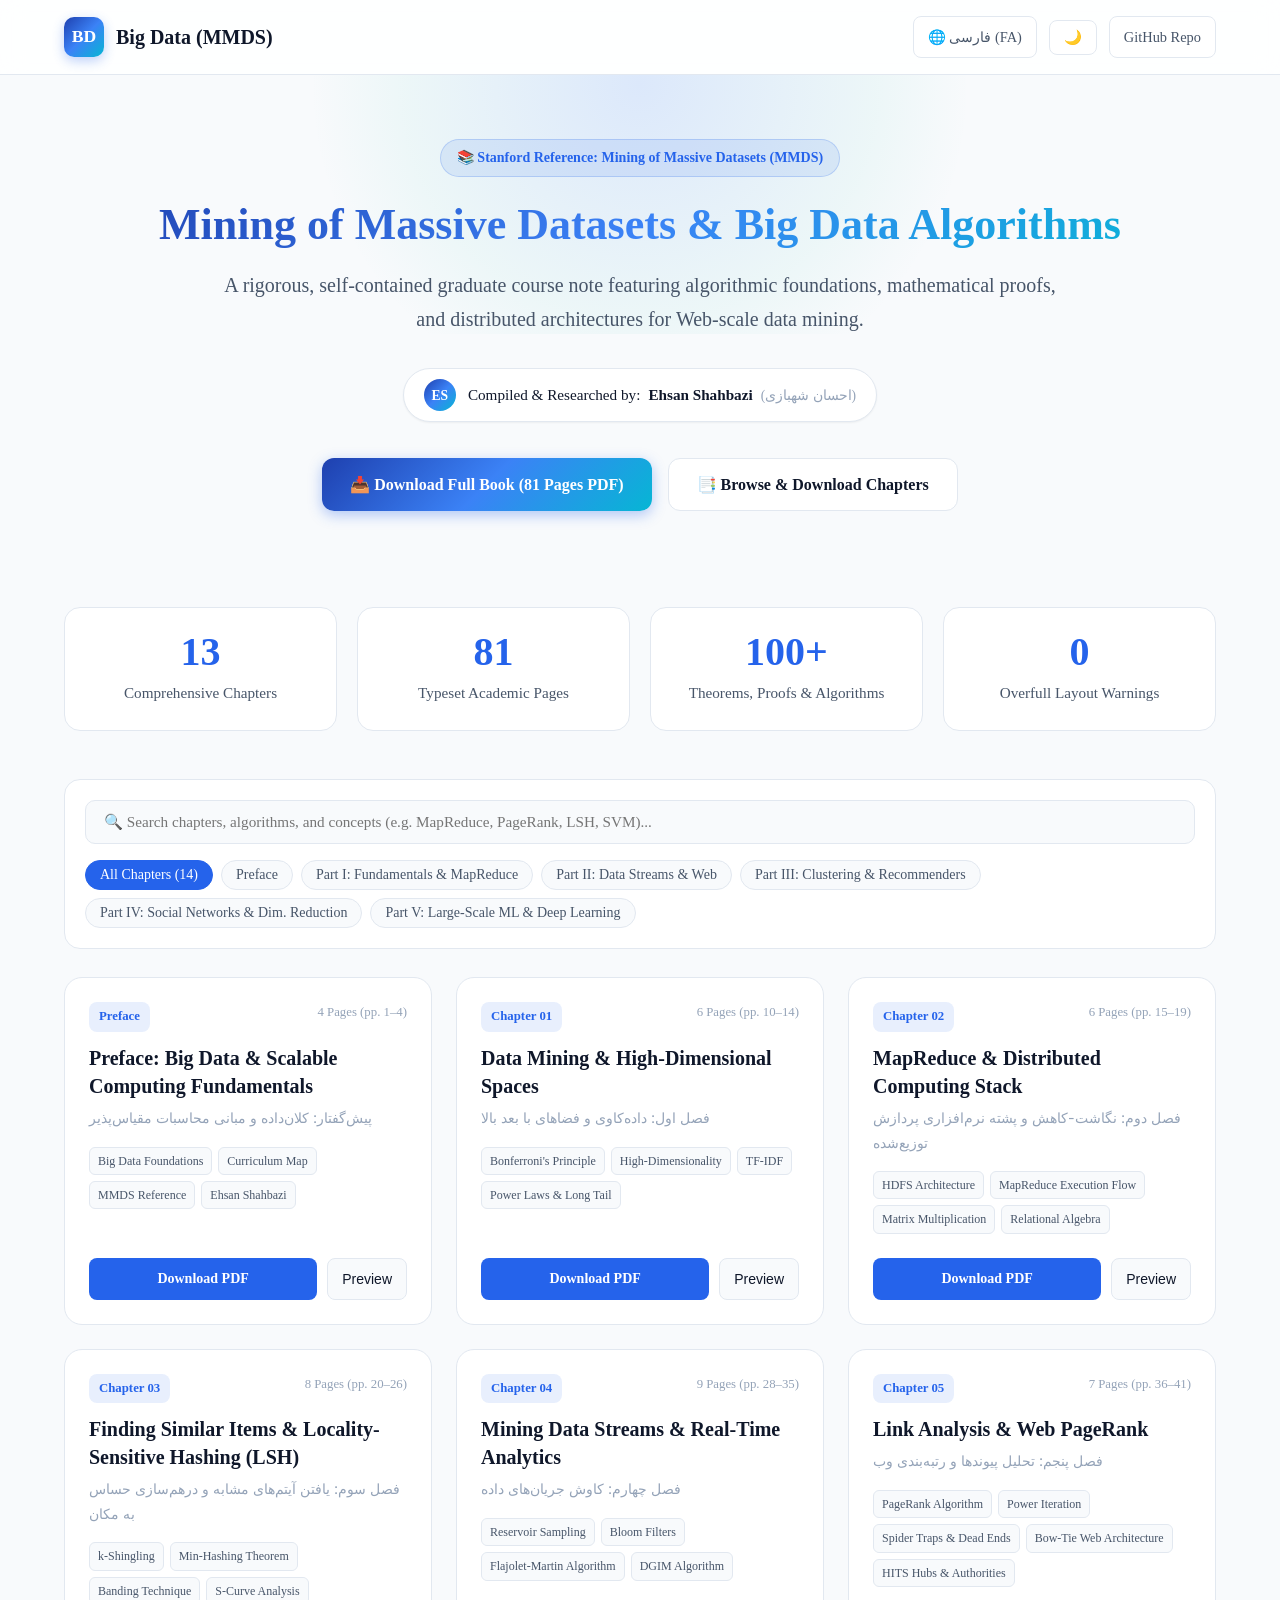
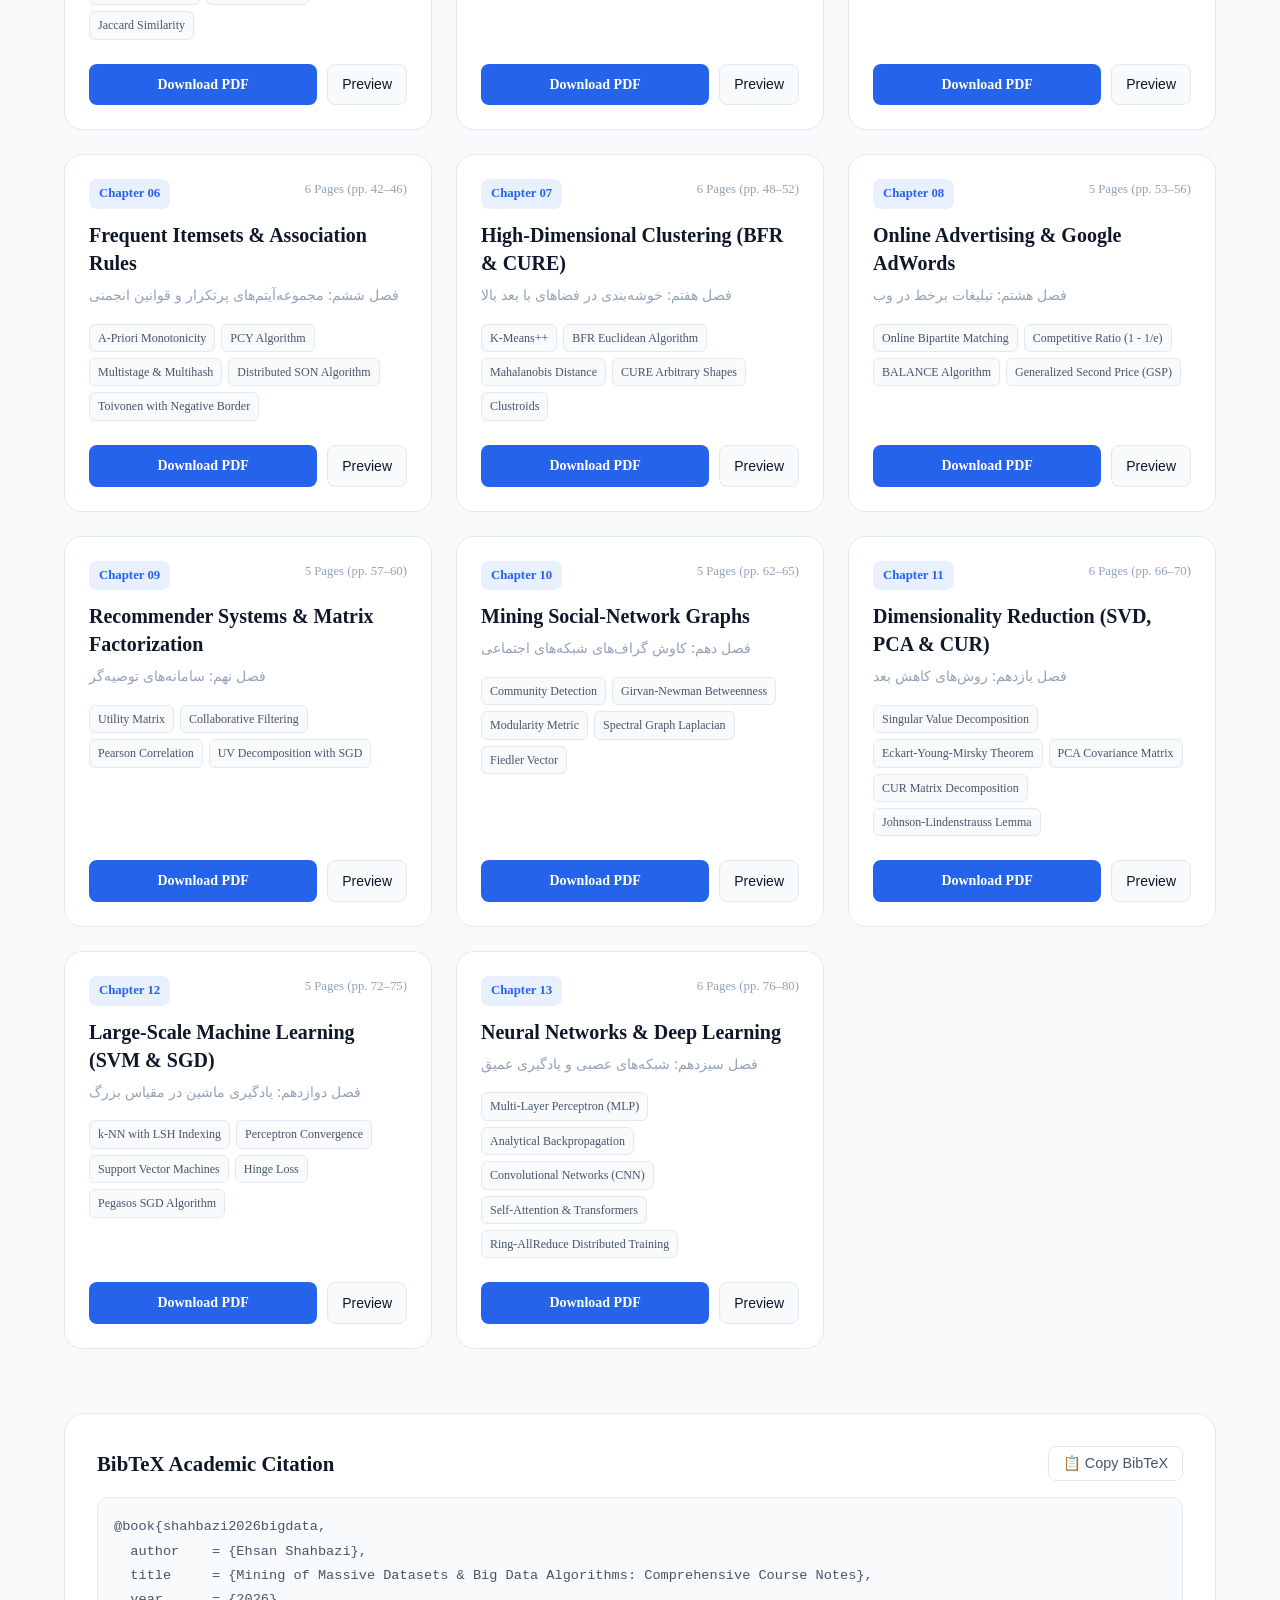
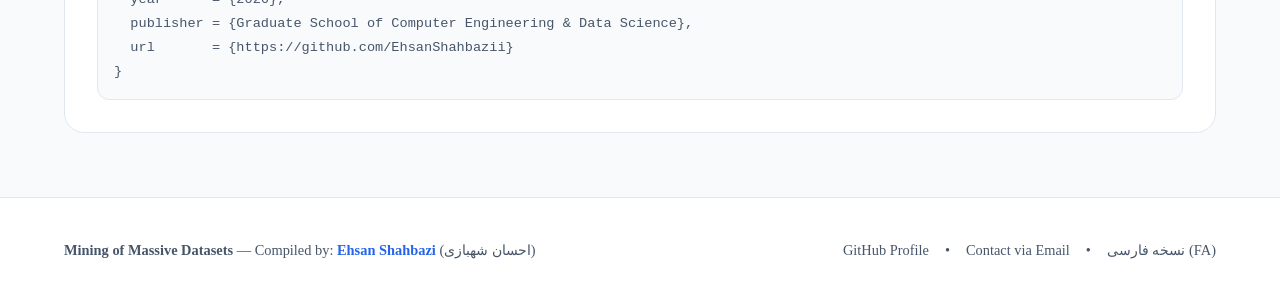
==== commit b820ea63: "chore(repo): update repository target to Big-Data-SBU-Course" ====
--- a/docs/index_en.html
+++ b/docs/index_en.html
@@ -25,8 +25,8 @@
                 <button id="theme-toggle" class="icon-btn" aria-label="Toggle Theme">
                     <span class="theme-icon">🌙</span>
                 </button>
-                <a href="https://github.com/EhsanShahbazii" target="_blank" rel="noopener noreferrer" class="icon-btn">
-                    <span>GitHub</span>
+                <a href="https://github.com/EhsanShahbazii/Big-Data-SBU-Course" target="_blank" rel="noopener noreferrer" class="icon-btn">
+                    <span>GitHub Repo</span>
                 </a>
             </div>
         </div>
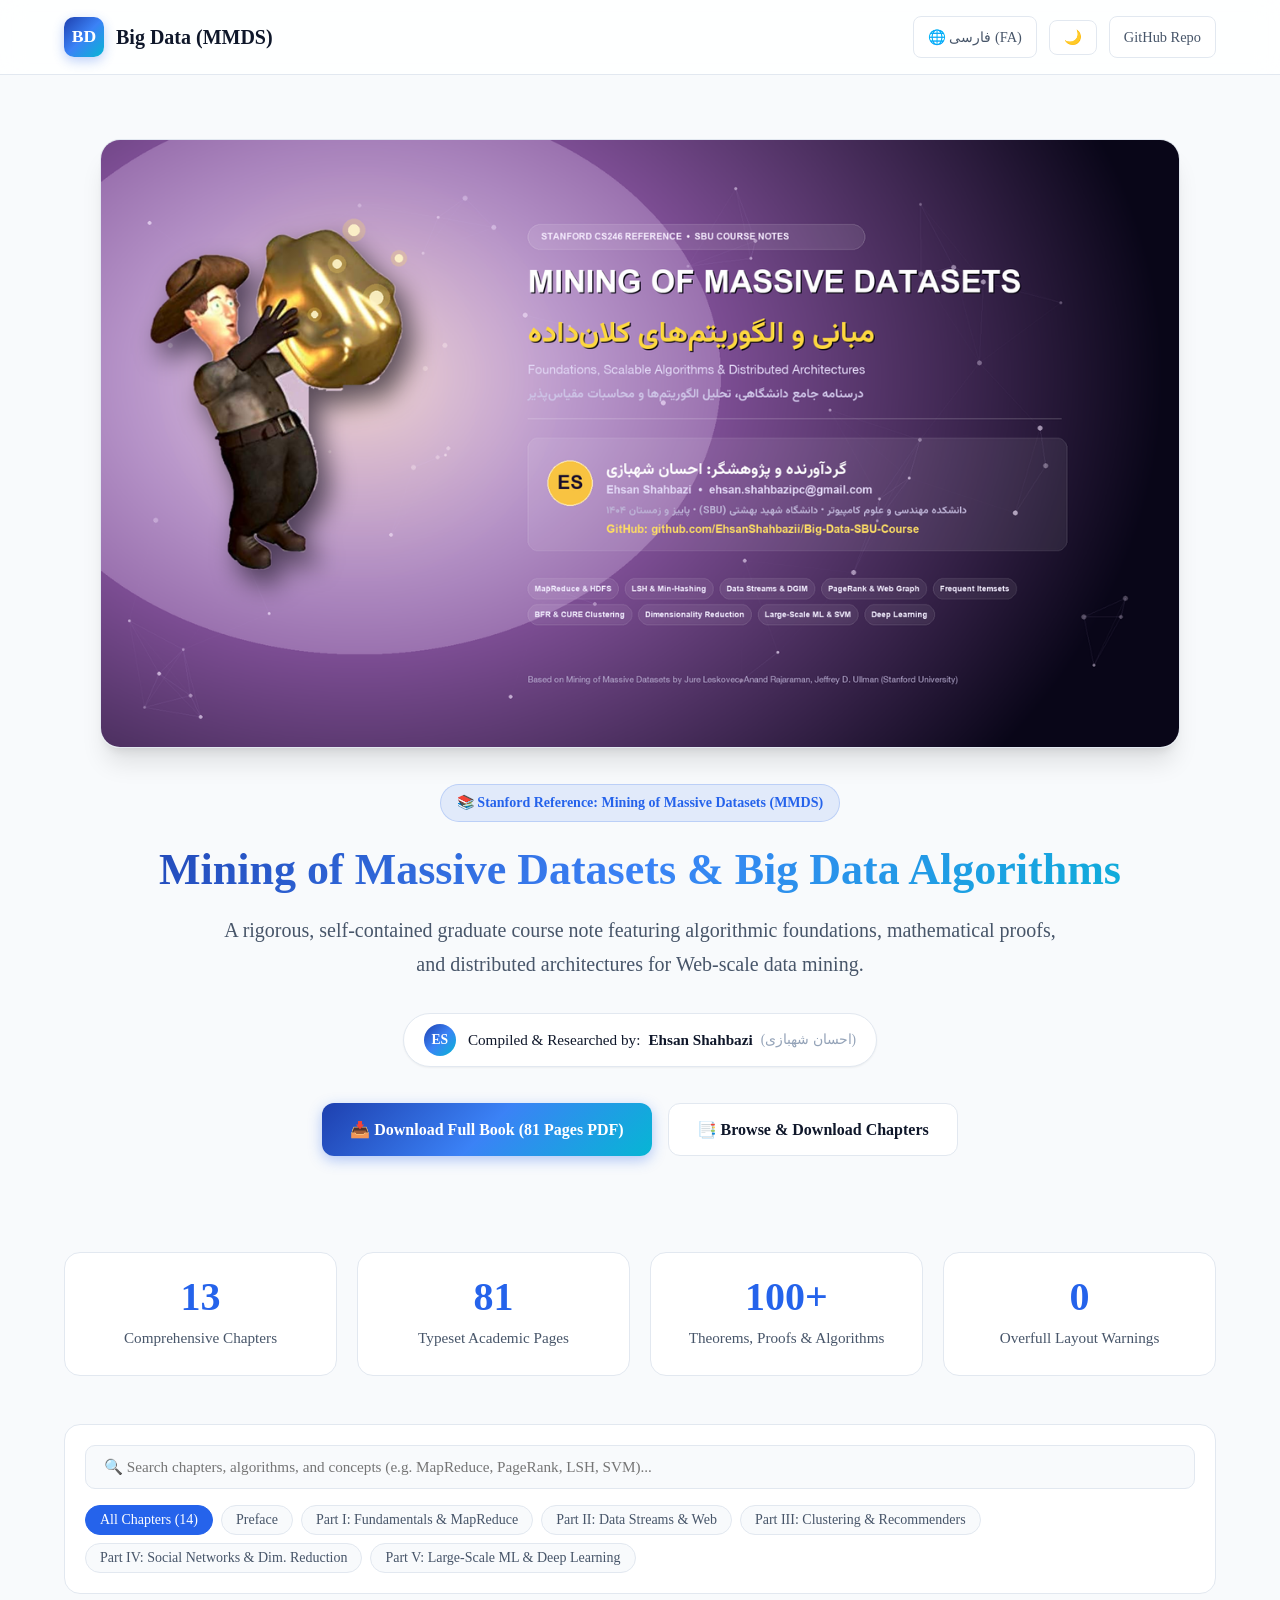
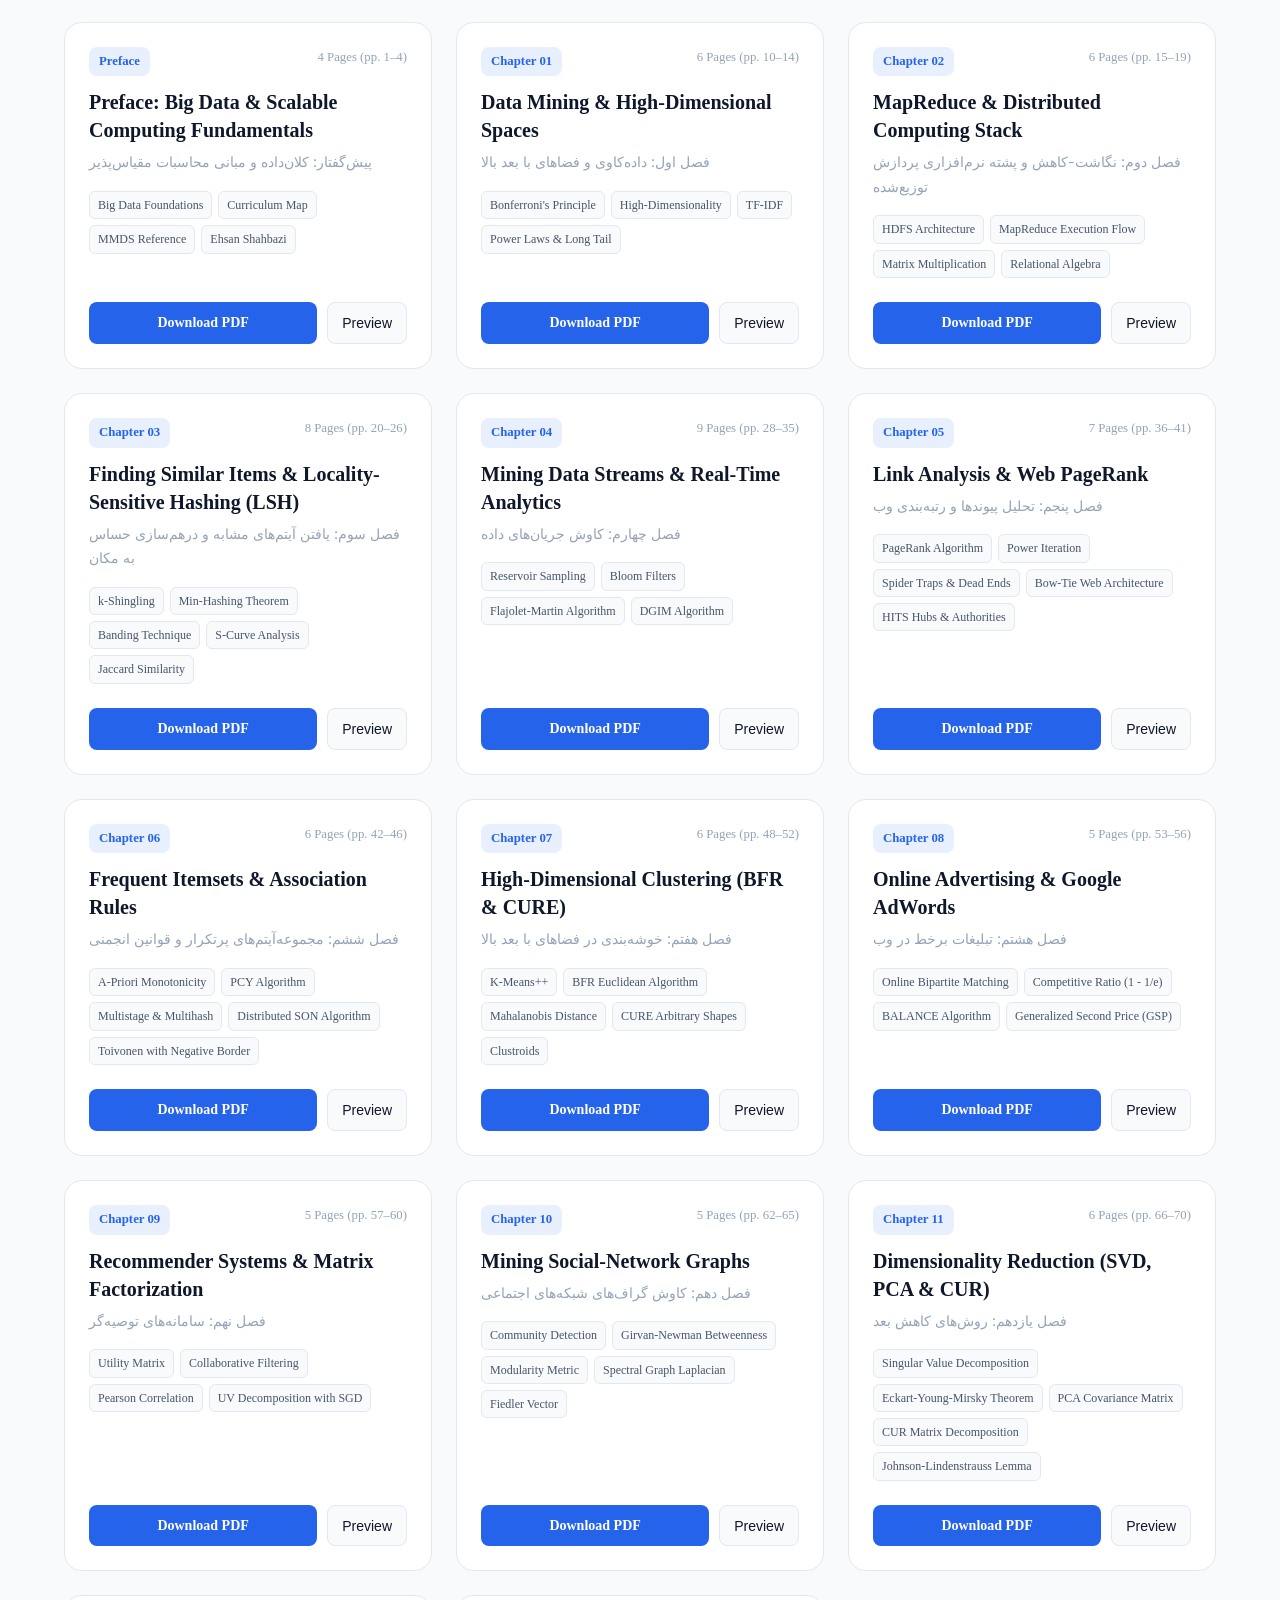
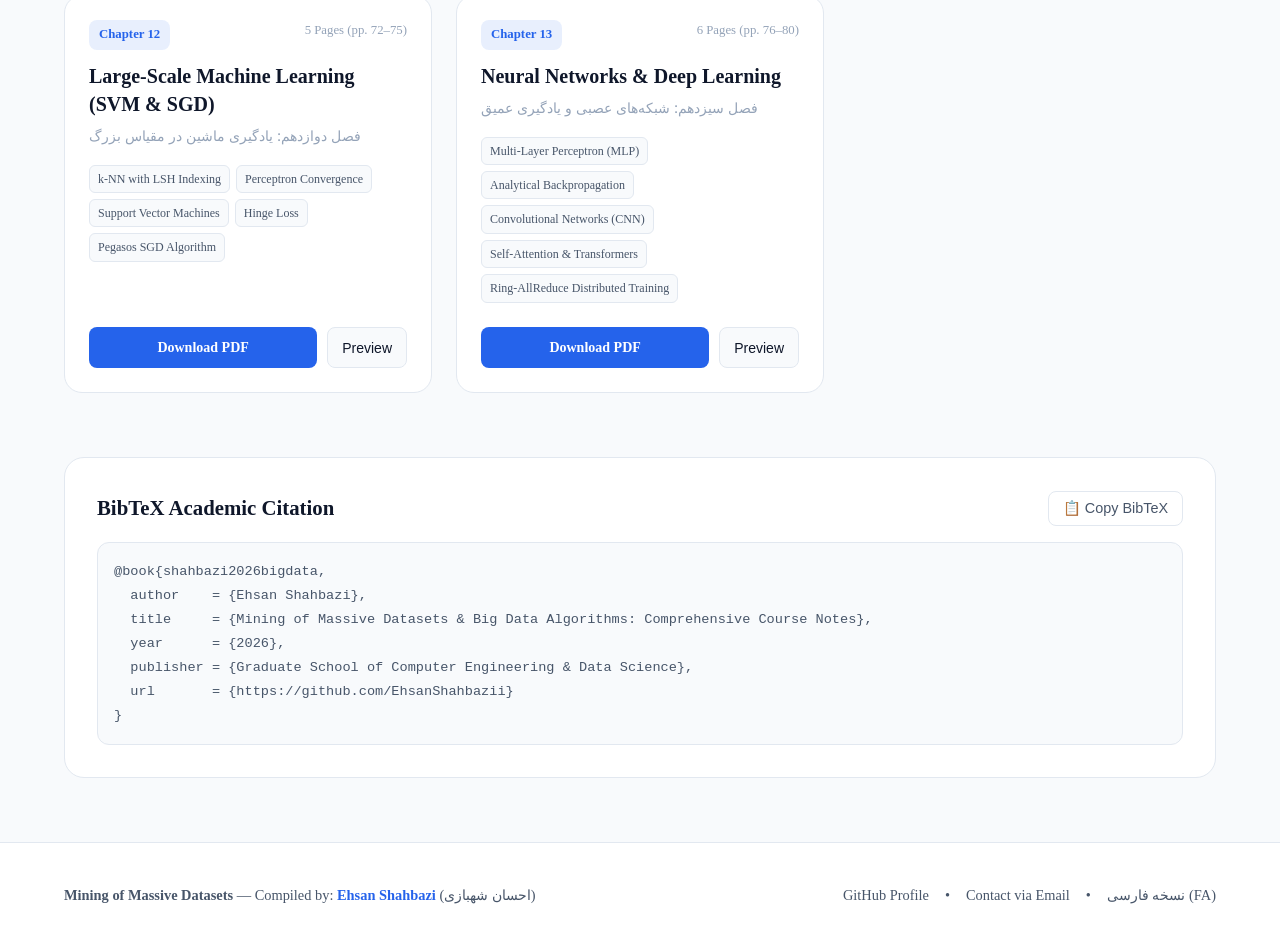
==== commit ca4aa68e: "feat(banner): add MMDS-inspired landscape banner for READMEs and web portal" ====
--- a/docs/index_en.html
+++ b/docs/index_en.html
@@ -35,6 +35,9 @@
     <main class="container">
         <!-- Hero Section -->
         <section class="hero">
+            <div class="banner-wrapper" style="max-width: 1080px; margin: 0 auto 36px; border-radius: 20px; overflow: hidden; box-shadow: var(--shadow-xl); border: 1px solid var(--border-color);">
+                <img src="assets/banner_social.png" alt="Mining of Massive Datasets Banner" style="width: 100%; height: auto; display: block;" />
+            </div>
             <div class="hero-badge">
                 <span>📚 Stanford Reference: Mining of Massive Datasets (MMDS)</span>
             </div>
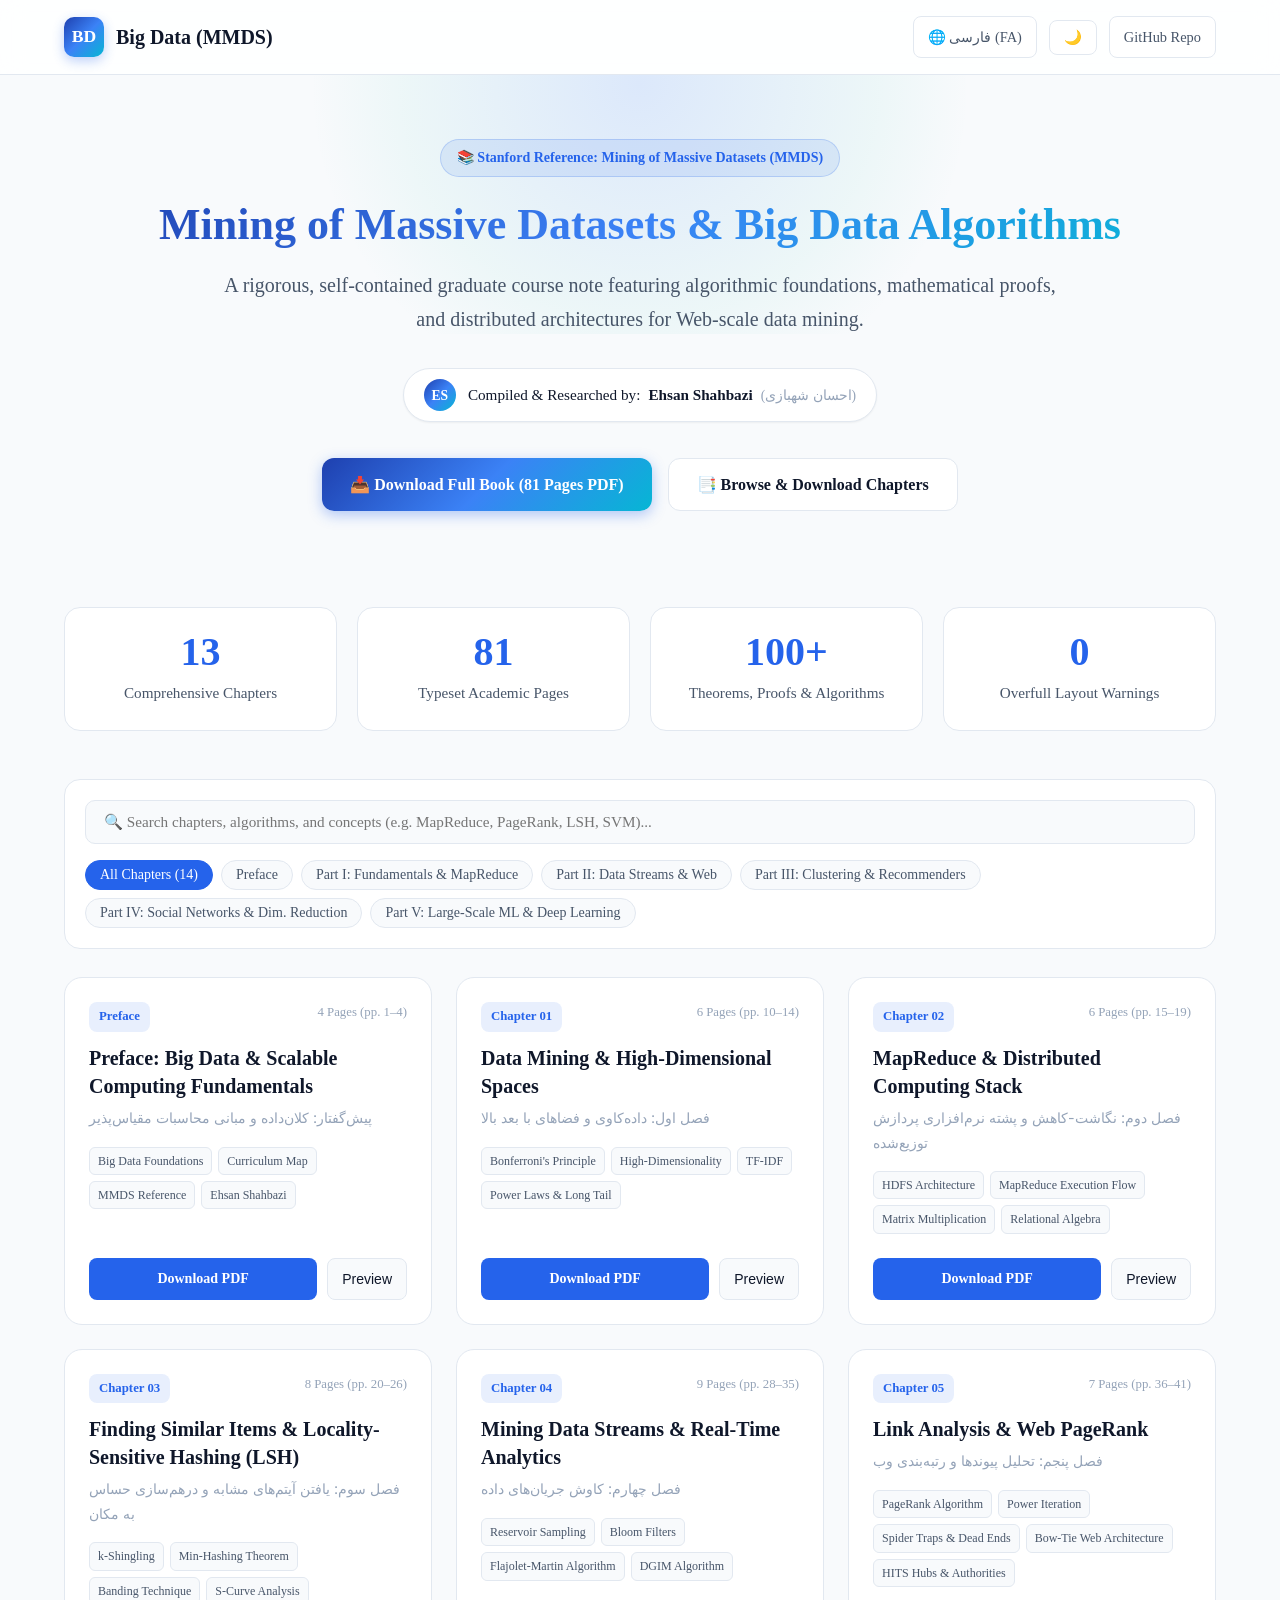
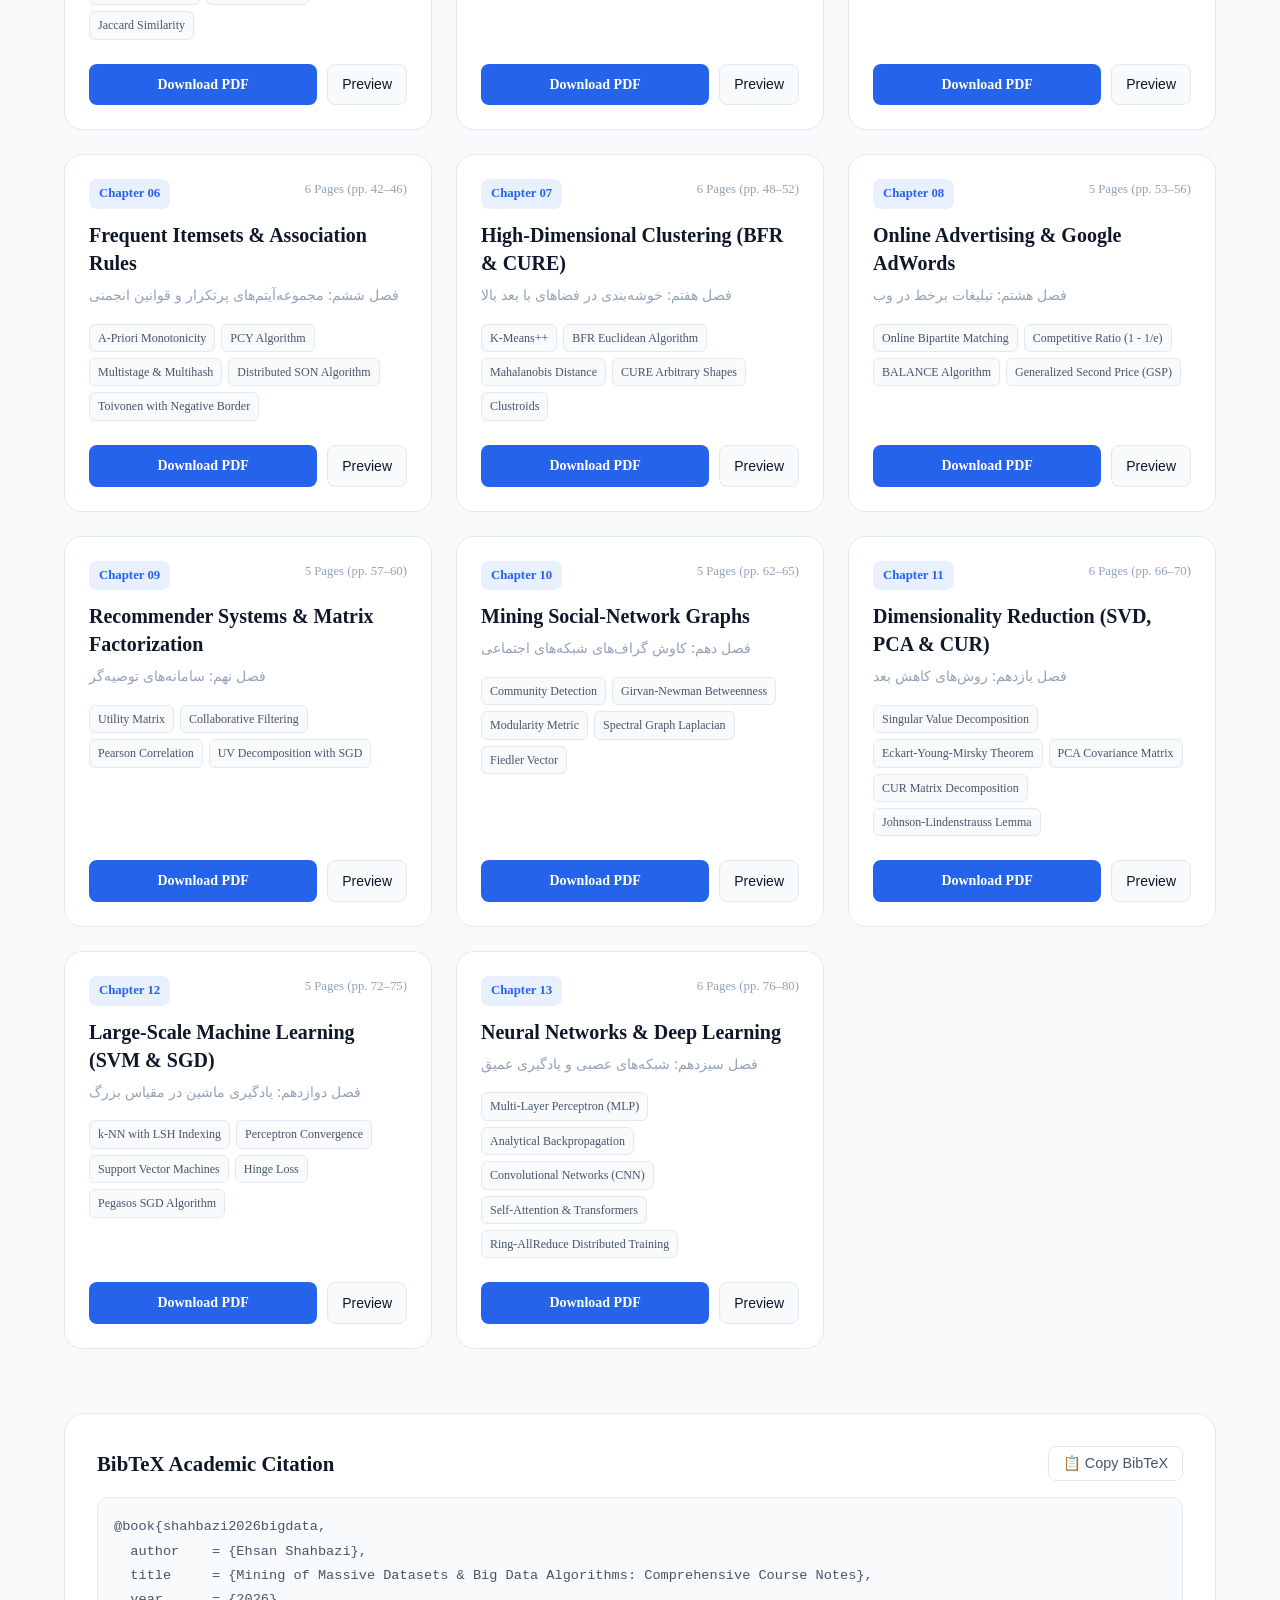
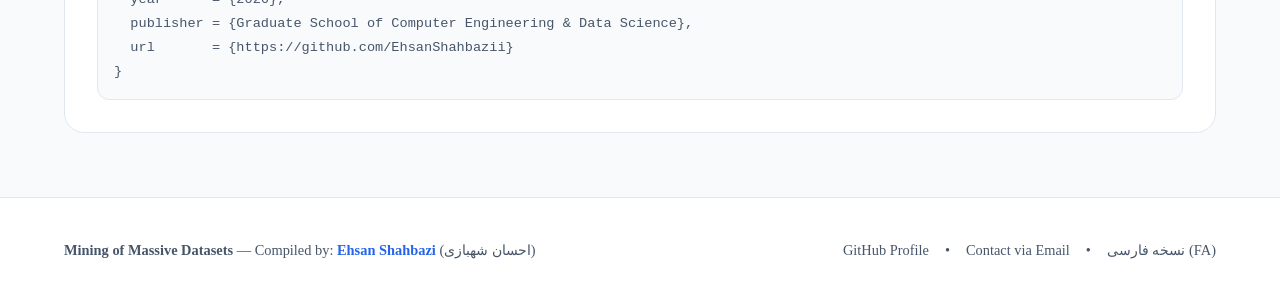
==== commit 0c8204f1: "chore(repo): update repository target to Big-Data-SBU-Course" ====
--- a/docs/index_en.html
+++ b/docs/index_en.html
@@ -35,9 +35,6 @@
     <main class="container">
         <!-- Hero Section -->
         <section class="hero">
-            <div class="banner-wrapper" style="max-width: 1080px; margin: 0 auto 36px; border-radius: 20px; overflow: hidden; box-shadow: var(--shadow-xl); border: 1px solid var(--border-color);">
-                <img src="assets/banner_social.png" alt="Mining of Massive Datasets Banner" style="width: 100%; height: auto; display: block;" />
-            </div>
             <div class="hero-badge">
                 <span>📚 Stanford Reference: Mining of Massive Datasets (MMDS)</span>
             </div>
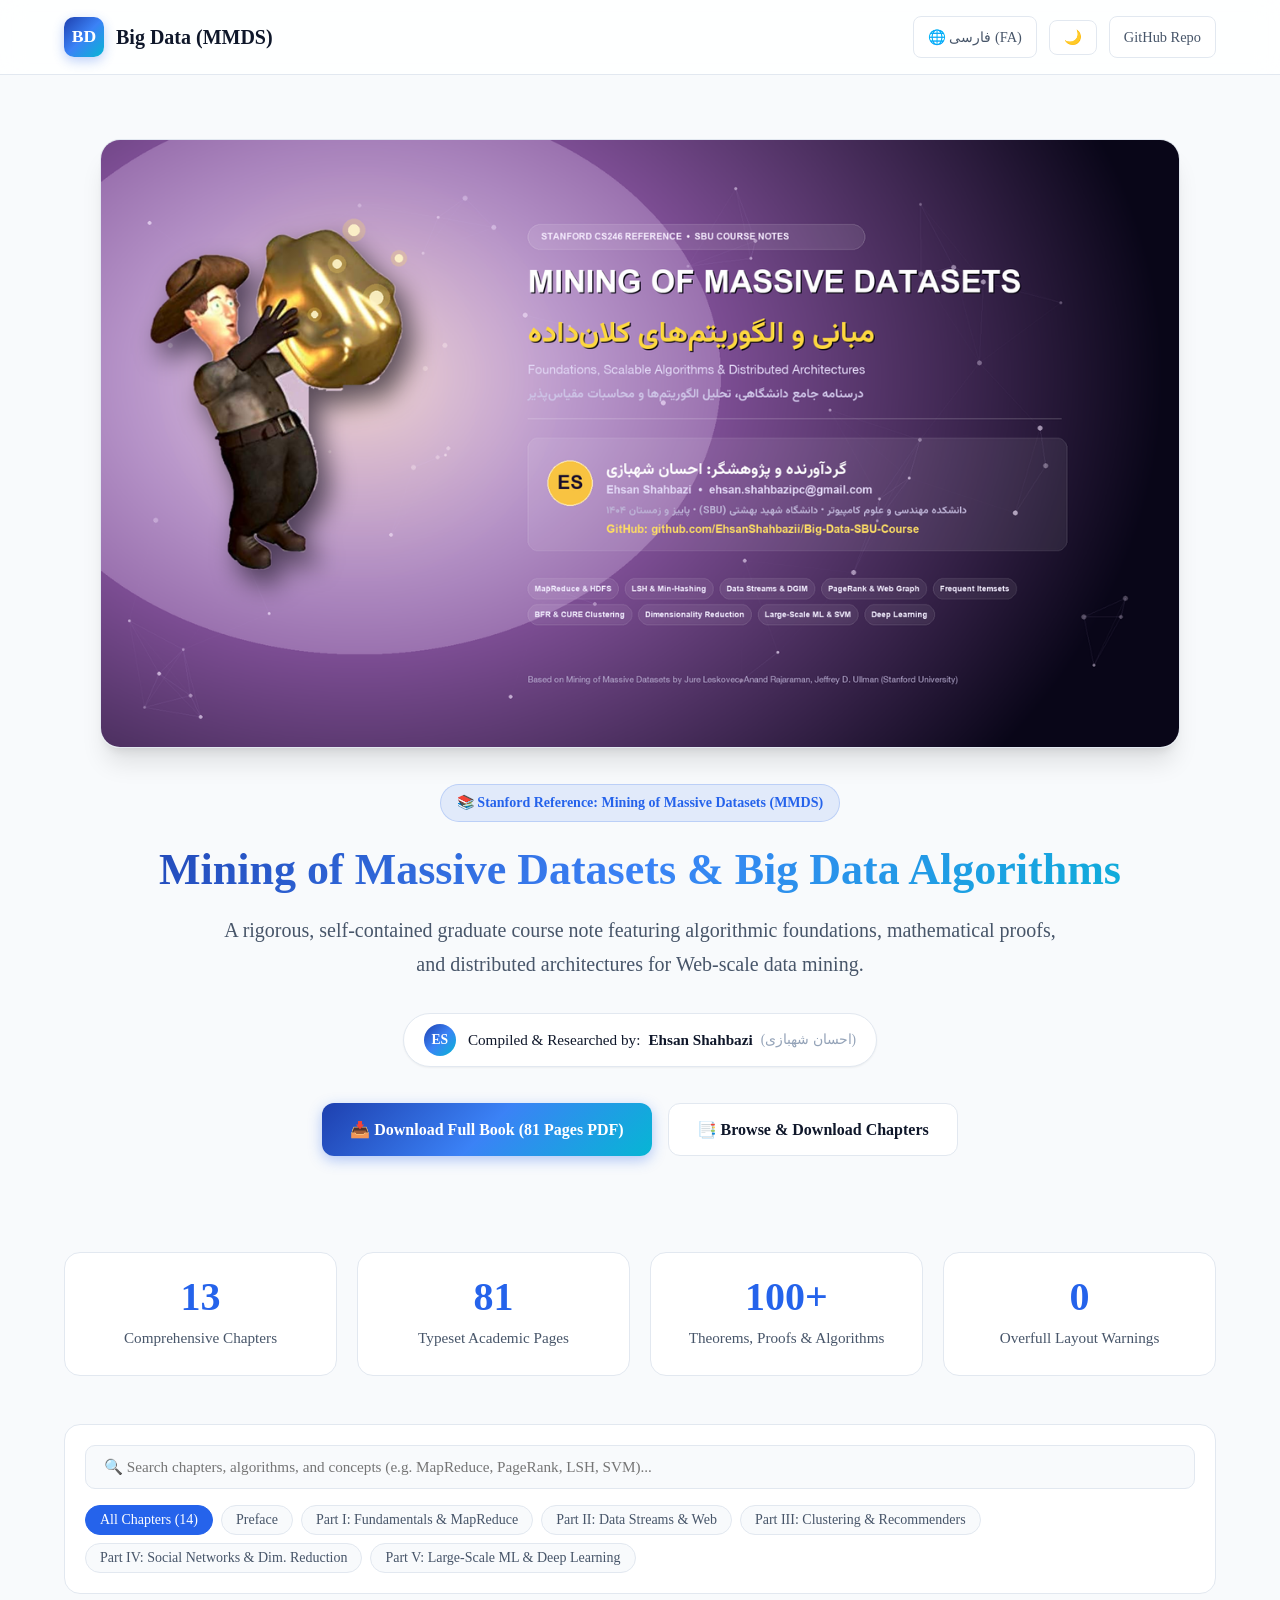
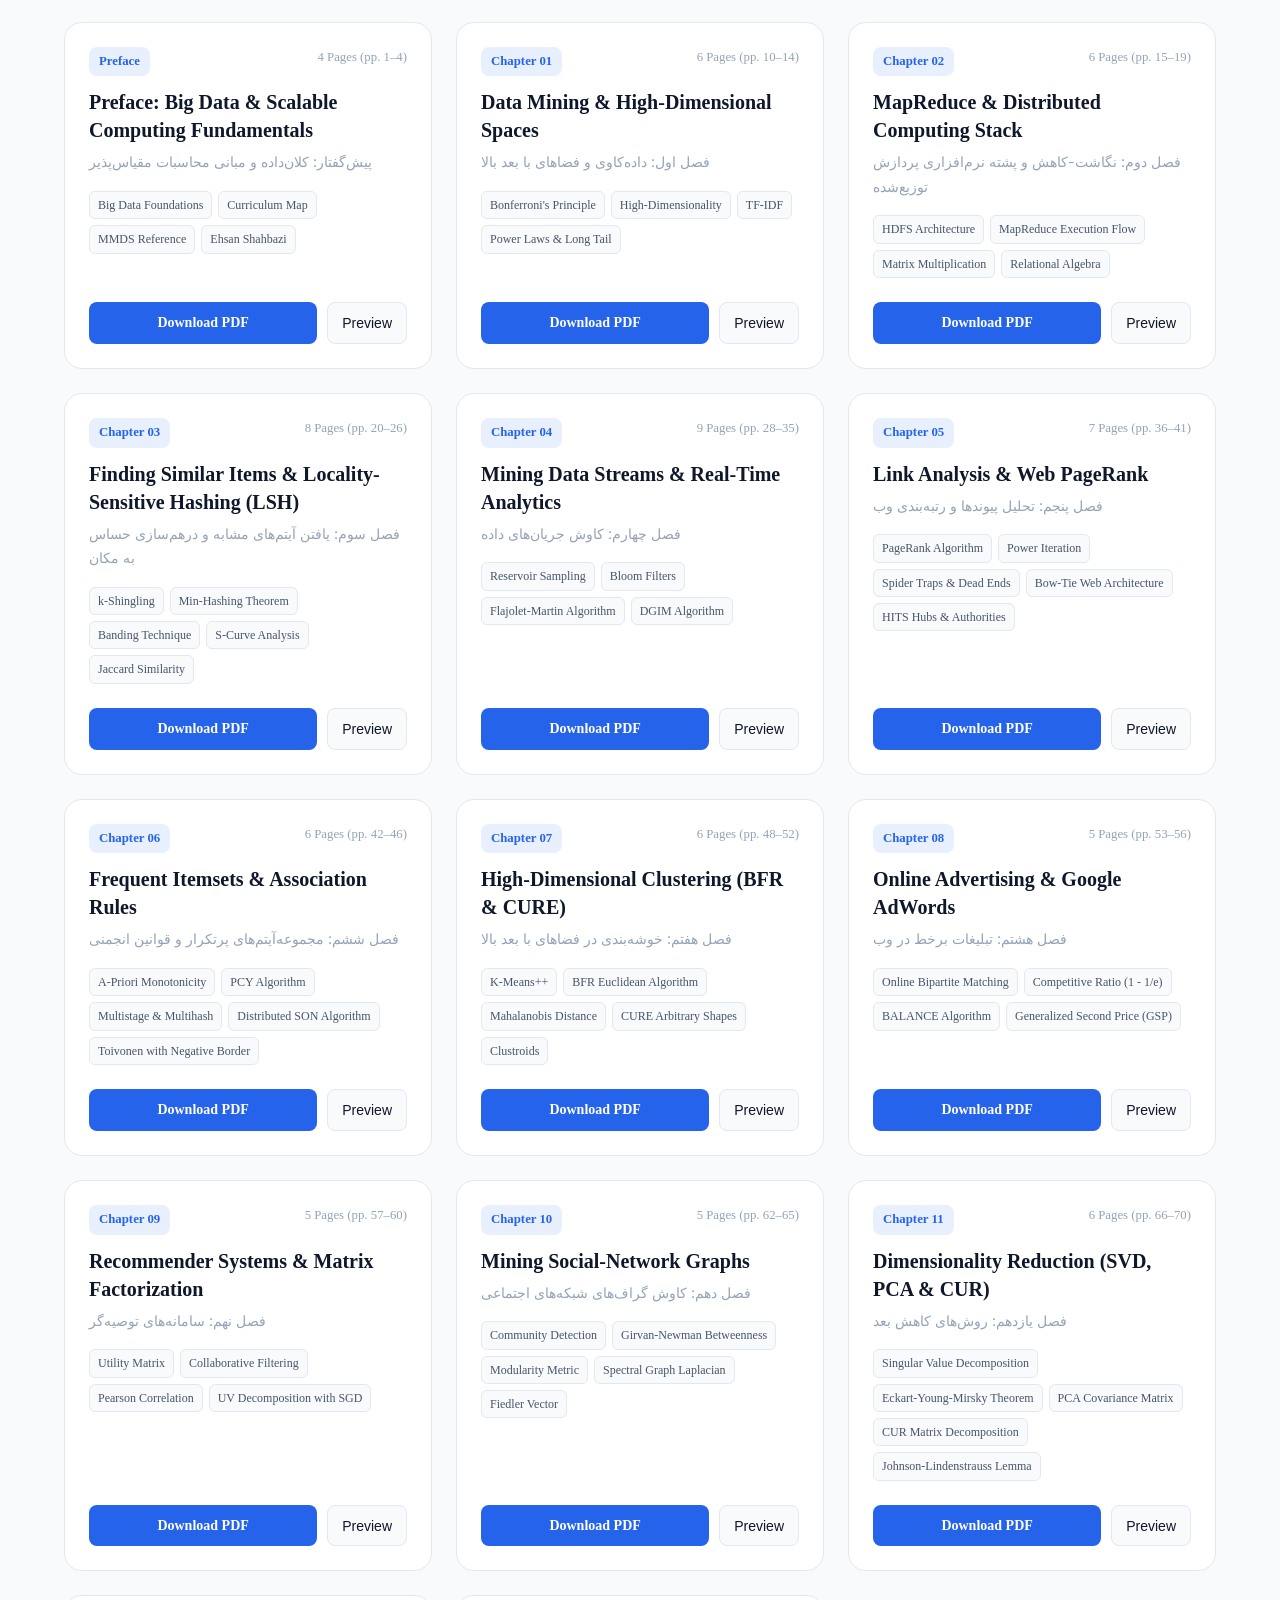
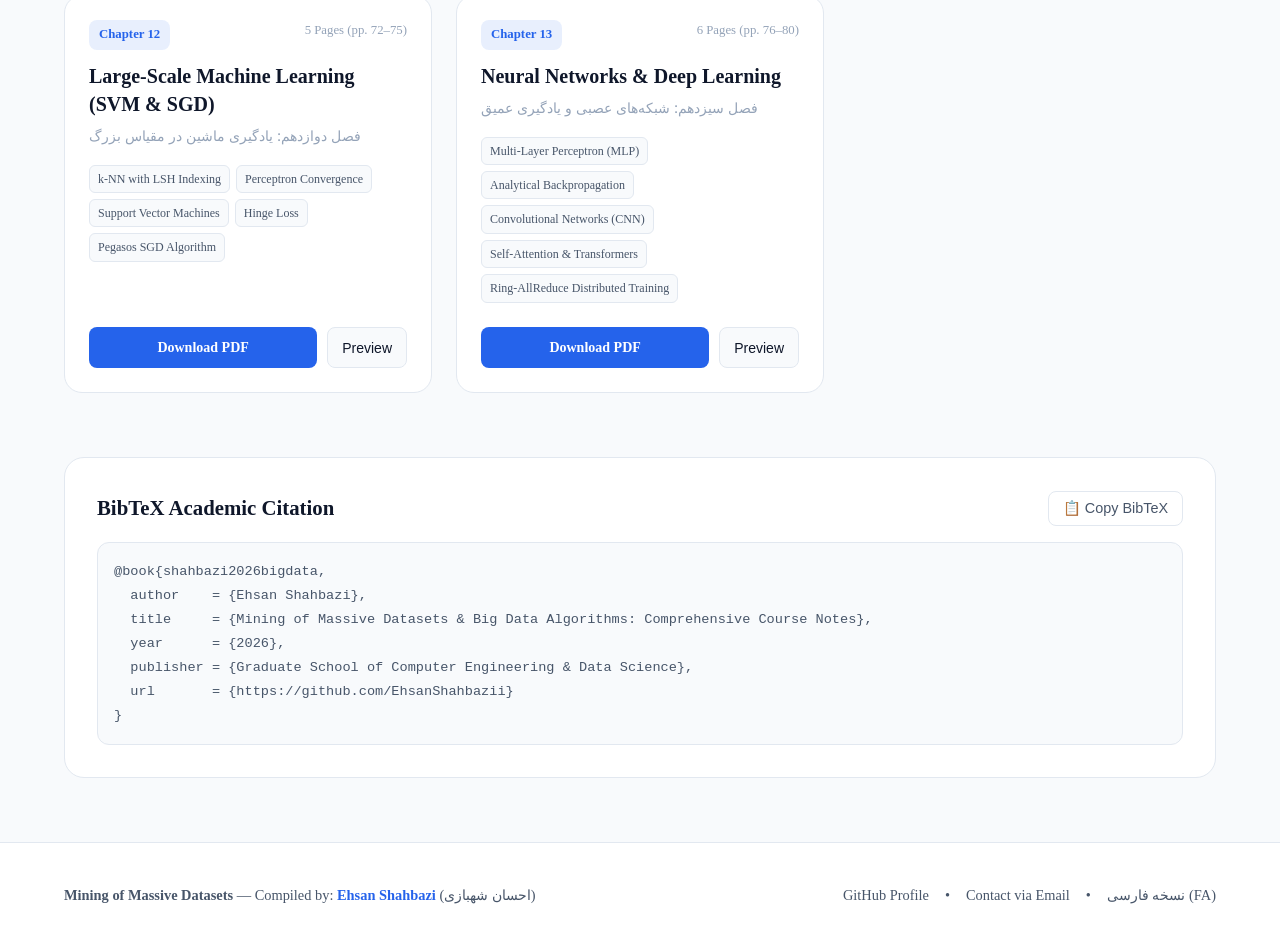
==== commit 7056e78d: "feat(banner): add MMDS-inspired landscape banner for READMEs and web portal" ====
--- a/docs/index_en.html
+++ b/docs/index_en.html
@@ -35,6 +35,9 @@
     <main class="container">
         <!-- Hero Section -->
         <section class="hero">
+            <div class="banner-wrapper" style="max-width: 1080px; margin: 0 auto 36px; border-radius: 20px; overflow: hidden; box-shadow: var(--shadow-xl); border: 1px solid var(--border-color);">
+                <img src="assets/banner_social.png" alt="Mining of Massive Datasets Banner" style="width: 100%; height: auto; display: block;" />
+            </div>
             <div class="hero-badge">
                 <span>📚 Stanford Reference: Mining of Massive Datasets (MMDS)</span>
             </div>
